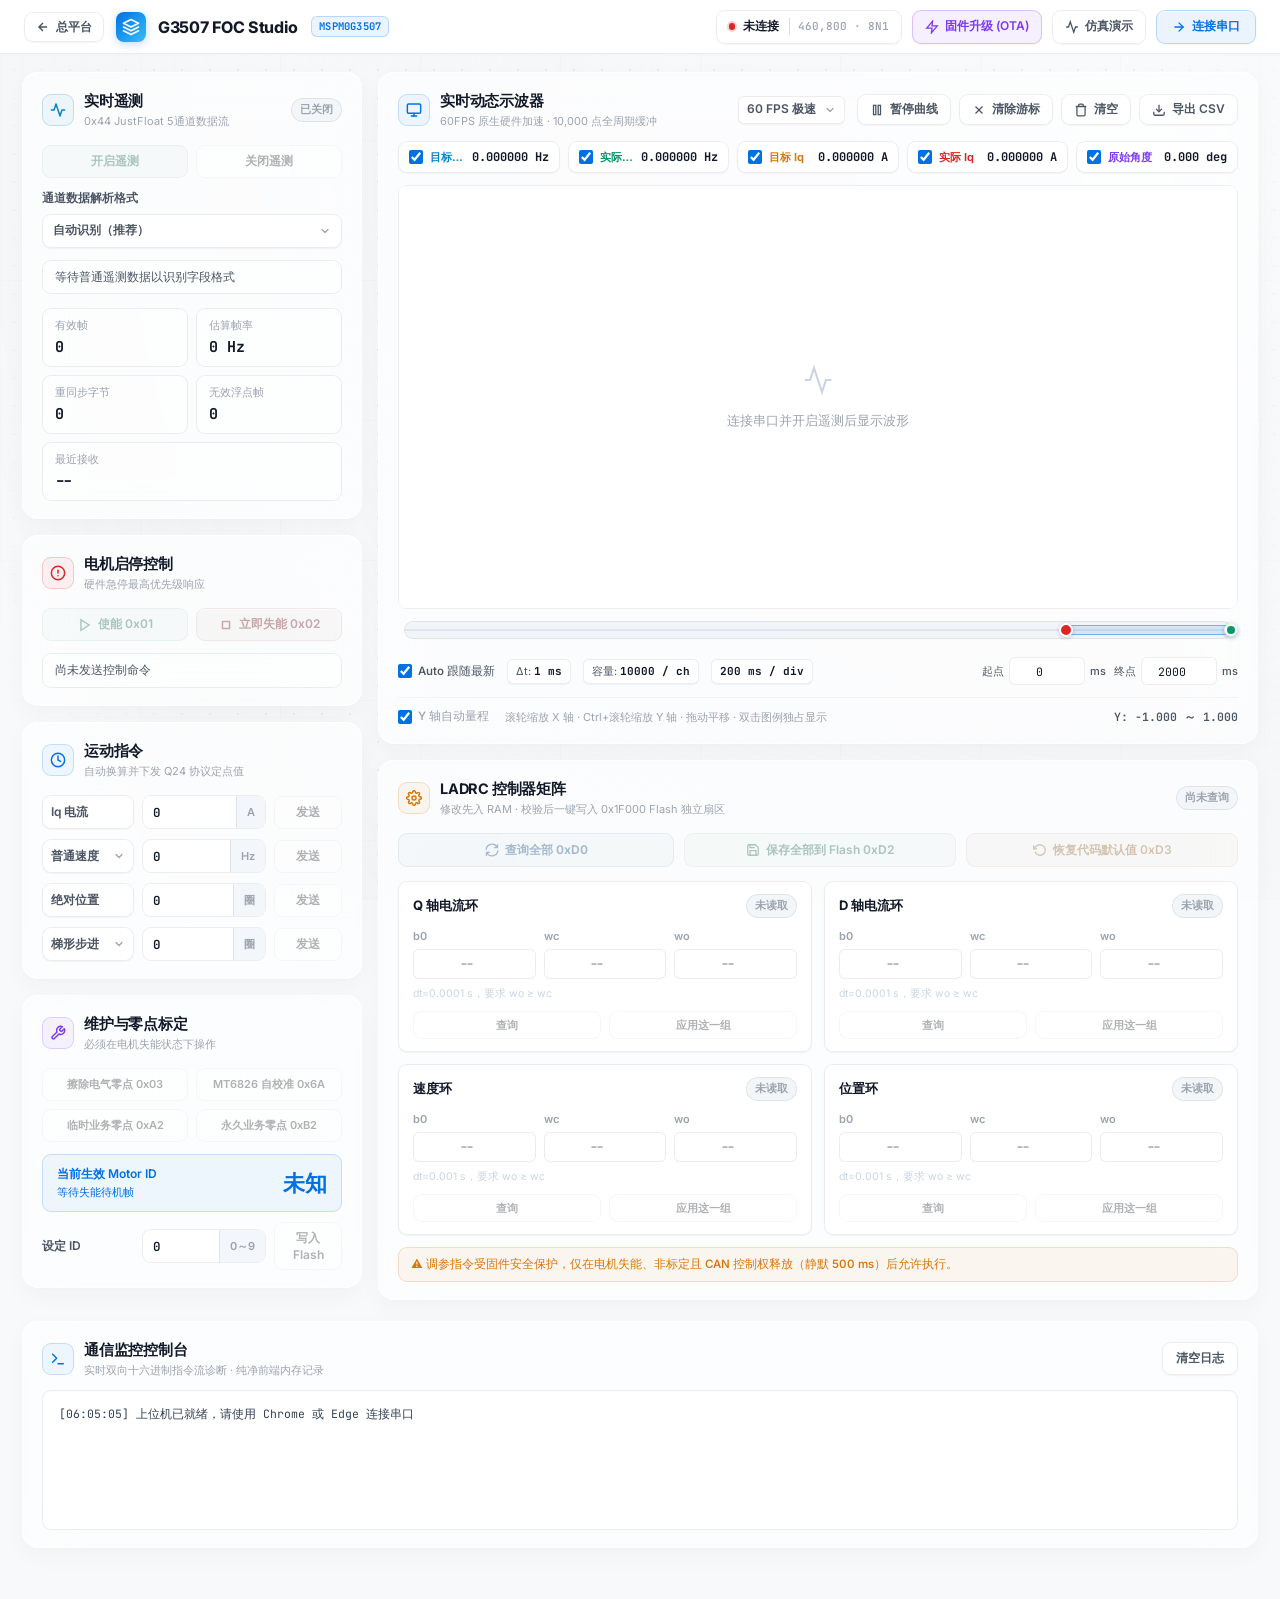
==== foc_studio/index.html @ 30ced7e2 "Add files via upload" ====
<!DOCTYPE html>
<html lang="zh-CN">
<head>
    <meta charset="UTF-8">
    <meta name="viewport" content="width=device-width, initial-scale=1.0">
    <link rel="icon" type="image/svg+xml" href="../favicon.svg?v=20260831_butterfly_v1">
    <title>G3507 FOC Studio · 高性能电机控制台</title>
    <link rel="stylesheet" href="style.css?v=20260831_glass_select_v1">
    <link rel="preconnect" href="https://fonts.googleapis.com">
    <link rel="preconnect" href="https://fonts.gstatic.com" crossorigin>
    <link href="https://fonts.googleapis.com/css2?family=Inter:wght@400;500;600;700;800&family=JetBrains+Mono:wght@400;500;600;700&family=Outfit:wght@600;700;800&display=swap" rel="stylesheet">
</head>
<body>
    <!-- 极客点阵工程网格 & 物理光追 Canvas 背景 -->
    <div class="dot-matrix-grid"></div>
    <canvas id="auroraCanvas"></canvas>

    <header class="topbar">
        <div class="brand-container">
            <a href="../index.html" class="hub-back-btn" title="返回统一总平台">
                <svg width="14" height="14" viewBox="0 0 24 24" fill="none" stroke="currentColor" stroke-width="2.4"><path d="M19 12H5M12 19l-7-7 7-7"/></svg>
                <span>总平台</span>
            </a>
            <div class="brand-badge">
                <svg width="18" height="18" viewBox="0 0 24 24" fill="none" stroke="currentColor" stroke-width="2.2" stroke-linecap="round" stroke-linejoin="round">
                    <polygon points="12 2 2 7 12 12 22 7 12 2"></polygon>
                    <polyline points="2 17 12 22 22 17"></polyline>
                    <polyline points="2 12 12 17 22 12"></polyline>
                </svg>
            </div>
            <span class="brand">G3507 FOC Studio</span>
            <div class="brand-tags">
                <span class="chip-badge">MSPM0G3507</span>
            </div>
        </div>
        <div class="connection-area">
            <div class="connection-pill">
                <span id="connectionIndicator" class="status-dot offline"></span>
                <span id="connectionText" class="connection-text">未连接</span>
                <span class="baud-label">460,800 · 8N1</span>
            </div>
            <button id="btnOpenOtaModal" class="btn-ota-trigger" title="打开固件 OTA 升级面板">
                <svg width="14" height="14" viewBox="0 0 24 24" fill="none" stroke="currentColor" stroke-width="2.2">
                    <polygon points="13 2 3 14 12 14 11 22 21 10 12 10 13 2"></polygon>
                </svg>
                <span>固件升级 (OTA)</span>
            </button>
            <button id="btnMockSim" class="btn-mock-sim" title="无硬件时开启 1kHz FOC 全真信号仿真">
                <svg width="14" height="14" viewBox="0 0 24 24" fill="none" stroke="currentColor" stroke-width="2.2">
                    <path d="M22 12h-4l-3 9L9 3l-3 9H2"/>
                </svg>
                <span>仿真演示</span>
            </button>
            <button id="btnConnect" class="btn-primary">
                <svg width="15" height="15" viewBox="0 0 24 24" fill="none" stroke="currentColor" stroke-width="2.2" stroke-linecap="round" stroke-linejoin="round">
                    <path d="M5 12h14"></path>
                    <path d="M12 5l7 7-7 7"></path>
                </svg>
                <span>连接串口</span>
            </button>
        </div>
    </header>

    <main class="workspace">
        <!-- 左侧控制看板（4个卡片，与右侧2个大卡片严格等高） -->
        <section class="left-column">
            <!-- 1. 实时遥测 -->
            <article class="card">
                <div class="card-header">
                    <div class="card-title-group">
                        <div class="card-icon icon-teal">
                            <svg width="16" height="16" viewBox="0 0 24 24" fill="none" stroke="currentColor" stroke-width="2.2" stroke-linecap="round" stroke-linejoin="round">
                                <path d="M22 12h-4l-3 9L9 3l-3 9H2"></path>
                            </svg>
                        </div>
                        <div>
                            <h2>实时遥测</h2>
                            <p>0x44 JustFloat 5通道数据流</p>
                        </div>
                    </div>
                    <span id="telemetryBadge" class="badge neutral">已关闭</span>
                </div>
                <div class="button-row">
                    <button id="btnTelemetryStart" class="btn-success requires-connection" disabled>开启遥测</button>
                    <button id="btnTelemetryStop" class="btn-secondary requires-connection" disabled>关闭遥测</button>
                </div>
                <div class="form-group">
                    <label class="field-label" for="telemetryMode">通道数据解析格式</label>
                    <select id="telemetryMode" class="custom-select">
                        <option value="auto" selected>自动识别（推荐）</option>
                        <option value="run">运行状态 (1 kHz)</option>
                        <option value="standby">失能待机 (1 Hz)</option>
                        <option value="calibration">MT6826 自校准 (100 Hz)</option>
                        <option value="raw">原始 CH1～CH5</option>
                    </select>
                </div>
                <div id="telemetrySchemaHint" class="inline-notice">等待普通遥测数据以识别字段格式</div>
                <div class="stats-grid">
                    <div class="stat-box">
                        <span>有效帧</span>
                        <strong id="statFrames">0</strong>
                    </div>
                    <div class="stat-box">
                        <span>估算帧率</span>
                        <strong id="statRate">0 Hz</strong>
                    </div>
                    <div class="stat-box">
                        <span>重同步字节</span>
                        <strong id="statResync">0</strong>
                    </div>
                    <div class="stat-box">
                        <span>无效浮点帧</span>
                        <strong id="statInvalid">0</strong>
                    </div>
                    <div class="stat-box full-width">
                        <span>最近接收</span>
                        <strong id="statLastRx">--</strong>
                    </div>
                </div>
            </article>

            <!-- 2. 电机启停安全卡片 -->
            <article class="card safety-card">
                <div class="card-header">
                    <div class="card-title-group">
                        <div class="card-icon icon-red">
                            <svg width="16" height="16" viewBox="0 0 24 24" fill="none" stroke="currentColor" stroke-width="2.2" stroke-linecap="round" stroke-linejoin="round">
                                <circle cx="12" cy="12" r="10"></circle>
                                <path d="M12 8v4"></path>
                                <path d="M12 16h.01"></path>
                            </svg>
                        </div>
                        <div>
                            <h2>电机启停控制</h2>
                            <p>硬件急停最高优先级响应</p>
                        </div>
                    </div>
                </div>
                <div class="button-row">
                    <button id="btnEnable" class="btn-success requires-connection" disabled>
                        <svg width="14" height="14" viewBox="0 0 24 24" fill="none" stroke="currentColor" stroke-width="2.5"><polygon points="5 3 19 12 5 21 5 3"></polygon></svg>
                        <span>使能 0x01</span>
                    </button>
                    <button id="btnDisable" class="btn-danger emergency requires-connection" disabled>
                        <svg width="14" height="14" viewBox="0 0 24 24" fill="none" stroke="currentColor" stroke-width="2.5"><rect x="6" y="6" width="12" height="12"></rect></svg>
                        <span>立即失能 0x02</span>
                    </button>
                </div>
                <div id="commandState" class="inline-notice">尚未发送控制命令</div>
            </article>

            <!-- 3. 运动控制指令 -->
            <article class="card motion-command-card">
                <div class="card-header">
                    <div class="card-title-group">
                        <div class="card-icon icon-blue">
                            <svg width="16" height="16" viewBox="0 0 24 24" fill="none" stroke="currentColor" stroke-width="2.2" stroke-linecap="round" stroke-linejoin="round">
                                <circle cx="12" cy="12" r="10"></circle>
                                <polyline points="12 6 12 12 16 14"></polyline>
                            </svg>
                        </div>
                        <div>
                            <h2>运动指令</h2>
                            <p>自动换算并下发 Q24 协议定点值</p>
                        </div>
                    </div>
                </div>
                <div class="command-grid">
                    <div class="command-row">
                        <label for="inputCurrent" class="command-static-label">Iq 电流</label>
                        <div class="input-unit">
                            <input id="inputCurrent" type="number" min="-1.5" max="1.5" step="0.01" value="0">
                            <span class="unit-tag">A</span>
                        </div>
                        <button data-motion="current" class="btn-secondary requires-connection" disabled>发送</button>
                    </div>

                    <div class="command-row has-mode-select">
                        <select id="speedMode" class="command-mode-select" aria-label="速度控制模式">
                            <option value="speed">普通速度</option>
                            <option value="lowSpeedTorque">低速大力矩</option>
                        </select>
                        <div class="input-unit">
                            <input id="inputSpeed" type="number" min="-100" max="100" step="0.1" value="0">
                            <span class="unit-tag">Hz</span>
                        </div>
                        <button data-motion="speed" class="btn-secondary requires-connection" disabled>发送</button>
                    </div>

                    <div class="command-row">
                        <label for="inputPosition" class="command-static-label">绝对位置</label>
                        <div class="input-unit">
                            <input id="inputPosition" type="number" min="-10" max="10" step="0.01" value="0">
                            <span class="unit-tag">圈</span>
                        </div>
                        <button data-motion="position" class="btn-secondary requires-connection" disabled>发送</button>
                    </div>

                    <div class="command-row has-mode-select">
                        <select id="stepMode" class="command-mode-select" aria-label="相对位置控制模式">
                            <option value="step">梯形步进</option>
                            <option value="directStep">直接阶跃</option>
                        </select>
                        <div class="input-unit">
                            <input id="inputStep" type="number" min="-2" max="2" step="0.01" value="0">
                            <span class="unit-tag">圈</span>
                        </div>
                        <button data-motion="step" class="btn-secondary requires-connection" disabled>发送</button>
                    </div>
                </div>
            </article>

            <!-- 4. 维护与配置（底边与右侧 LADRC 卡片底边严格平齐） -->
            <article class="card">
                <div class="card-header">
                    <div class="card-title-group">
                        <div class="card-icon icon-purple">
                            <svg width="16" height="16" viewBox="0 0 24 24" fill="none" stroke="currentColor" stroke-width="2.2" stroke-linecap="round" stroke-linejoin="round">
                                <path d="M14.7 6.3a1 1 0 0 0 0 1.4l1.6 1.6a1 1 0 0 0 1.4 0l3.77-3.77a6 6 0 0 1-7.94 7.94l-6.91 6.91a2.12 2.12 0 0 1-3-3l6.91-6.91a6 6 0 0 1 7.94-7.94l-3.76 3.76z"></path>
                            </svg>
                        </div>
                        <div>
                            <h2>维护与零点标定</h2>
                            <p>必须在电机失能状态下操作</p>
                        </div>
                    </div>
                </div>
                <div class="maintenance-grid">
                    <button id="btnClearElectricalZero" class="btn-secondary requires-connection" disabled>擦除电气零点 0x03</button>
                    <button id="btnEncoderCalibration" class="btn-secondary requires-connection" disabled>MT6826 自校准 0x6A</button>
                    <button id="btnSetTempZero" class="btn-secondary requires-connection" disabled>临时业务零点 0xA2</button>
                    <button id="btnSaveZero" class="btn-secondary requires-connection" disabled>永久业务零点 0xB2</button>
                </div>
                <div class="motor-id-card">
                    <div class="motor-id-info">
                        <span>当前生效 Motor ID</span>
                        <strong id="currentMotorId">未知</strong>
                        <small id="motorIdReadbackHint">等待失能待机帧回传</small>
                    </div>
                </div>
                <div class="command-row motor-id-row">
                    <label for="inputMotorId">设定 ID</label>
                    <div class="input-unit">
                        <input id="inputMotorId" type="number" min="0" max="9" step="1" value="0">
                        <span class="unit-tag">0～9</span>
                    </div>
                    <button id="btnSetMotorId" class="btn-secondary requires-connection" disabled>写入 Flash</button>
                </div>
            </article>
        </section>

        <!-- 右侧主控制面板（示波器 + LADRC矩阵，与左侧4个卡片等高严格对齐） -->
        <section class="center-column">
            <!-- 1. 实时示波器 -->
            <article class="card plot-card">
                <div class="card-header plot-toolbar">
                    <div class="card-title-group">
                        <div class="card-icon icon-blue">
                            <svg width="16" height="16" viewBox="0 0 24 24" fill="none" stroke="currentColor" stroke-width="2.2" stroke-linecap="round" stroke-linejoin="round">
                                <rect x="2" y="3" width="20" height="14" rx="2" ry="2"></rect>
                                <line x1="8" y1="21" x2="16" y2="21"></line>
                                <line x1="12" y1="17" x2="12" y2="21"></line>
                            </svg>
                        </div>
                        <div>
                            <h2>实时动态示波器</h2>
                            <p>60FPS 原生硬件加速 · 10,000 点全周期缓冲</p>
                        </div>
                    </div>
                    <div class="button-row compact">
                        <div class="fps-select-wrapper" style="display:flex;align-items:center;margin-right:4px;">
                            <select id="selectPlotFps" class="select-modern" style="padding:4px 8px;font-size:12px;border-radius:6px;border:1px solid rgba(203,213,225,0.8);background:#fff;color:#334155;font-weight:600;cursor:pointer;">
                                <option value="60" selected>60 FPS 极速</option>
                                <option value="30">30 FPS 节能</option>
                            </select>
                        </div>
                        <button id="btnPausePlot" class="btn-secondary">
                            <svg width="14" height="14" viewBox="0 0 24 24" fill="none" stroke="currentColor" stroke-width="2.2"><rect x="6" y="4" width="4" height="16"></rect><rect x="14" y="4" width="4" height="16"></rect></svg>
                            <span>暂停曲线</span>
                        </button>
                        <button id="btnClearMarkers" class="btn-secondary" title="清除双击固定的 VOFA+ 差值测量游标 (或按 ESC)">
                            <svg width="14" height="14" viewBox="0 0 24 24" fill="none" stroke="currentColor" stroke-width="2.2"><line x1="18" y1="6" x2="6" y2="18"></line><line x1="6" y1="6" x2="18" y2="18"></line></svg>
                            <span>清除游标</span>
                        </button>
                        <button id="btnClearPlot" class="btn-secondary">
                            <svg width="14" height="14" viewBox="0 0 24 24" fill="none" stroke="currentColor" stroke-width="2.2"><polyline points="3 6 5 6 21 6"></polyline><path d="M19 6v14a2 2 0 0 1-2 2H7a2 2 0 0 1-2-2V6m3 0V4a2 2 0 0 1 2-2h4a2 2 0 0 1 2 2v2"></path></svg>
                            <span>清空</span>
                        </button>
                        <button id="btnExportCsv" class="btn-secondary">
                            <svg width="14" height="14" viewBox="0 0 24 24" fill="none" stroke="currentColor" stroke-width="2.2"><path d="M21 15v4a2 2 0 0 1-2 2H5a2 2 0 0 1-2-2v-4"></path><polyline points="7 10 12 15 17 10"></polyline><line x1="12" y1="15" x2="12" y2="3"></line></svg>
                            <span>导出 CSV</span>
                        </button>
                    </div>
                </div>

                <div id="channelLegend" class="channel-legend"></div>

                <div class="canvas-shell">
                    <canvas id="plotCanvas"></canvas>
                    <div id="plotEmpty" class="plot-empty">
                        <div class="empty-icon">
                            <svg width="32" height="32" viewBox="0 0 24 24" fill="none" stroke="currentColor" stroke-width="1.6">
                                <path d="M22 12h-4l-3 9L9 3l-3 9H2"></path>
                            </svg>
                        </div>
                        <div>连接串口并开启遥测后显示波形</div>
                    </div>
                    <div id="plotTooltip" class="plot-tooltip"></div>
                    <div id="plotAxisHint" class="plot-axis-hint"></div>
                </div>

                <!-- 历史全景范围滑条 -->
                <div id="plotOverview" class="plot-overview" title="完整缓存范围；拖动两端手柄修改 X 轴起止边界">
                    <div id="plotOverviewWindow" class="plot-overview-window"></div>
                    <button id="plotOverviewStart" class="plot-overview-handle start" type="button" aria-label="X轴开始边界"></button>
                    <button id="plotOverviewEnd" class="plot-overview-handle end" type="button" aria-label="X轴结束边界"></button>
                    <span id="plotOverviewLatest" class="plot-overview-latest" title="最新数据位置"></span>
                </div>

                <div class="plot-x-controls">
                    <label class="checkbox-label"><input id="xAuto" type="checkbox" checked> <span>Auto 跟随最新</span></label>
                    <div class="badge-tag">Δt: <strong id="plotDeltaT">1 ms</strong></div>
                    <div class="badge-tag">容量: <strong>10000 / ch</strong></div>
                    <div class="badge-tag"><strong id="plotXDiv">200 ms / div</strong></div>
                    <div class="x-input-group">
                        <label>起点 <input id="plotXStart" type="number" step="any" value="0"> ms</label>
                        <label>终点 <input id="plotXEnd" type="number" step="any" value="2000"> ms</label>
                    </div>
                </div>

                <div class="plot-footer">
                    <label class="checkbox-label"><input id="autoScale" type="checkbox" checked> <span>Y 轴自动量程</span></label>
                    <span class="plot-help-tip">滚轮缩放 X 轴 · Ctrl+滚轮缩放 Y 轴 · 拖动平移 · 双击图例独占显示</span>
                    <span id="plotRange" class="plot-range-indicator">Y: --</span>
                </div>
            </article>

            <!-- 2. LADRC 参数配置（底边与左侧【维护与零点标定】底边精确对齐） -->
            <article class="card ladrc-card">
                <div class="card-header">
                    <div class="card-title-group">
                        <div class="card-icon icon-amber">
                            <svg width="16" height="16" viewBox="0 0 24 24" fill="none" stroke="currentColor" stroke-width="2.2" stroke-linecap="round" stroke-linejoin="round">
                                <circle cx="12" cy="12" r="3"></circle>
                                <path d="M19.4 15a1.65 1.65 0 0 0 .33 1.82l.06.06a2 2 0 0 1 0 2.83 2 2 0 0 1-2.83 0l-.06-.06a1.65 1.65 0 0 0-1.82-.33 1.65 1.65 0 0 0-1 1.51V21a2 2 0 0 1-2 2 2 2 0 0 1-2-2v-.09A1.65 1.65 0 0 0 9 19.4a1.65 1.65 0 0 0-1.82.33l-.06.06a2 2 0 0 1-2.83 0 2 2 0 0 1 0-2.83l.06-.06a1.65 1.65 0 0 0 .33-1.82 1.65 1.65 0 0 0-1.51-1H3a2 2 0 0 1-2-2 2 2 0 0 1 2-2h.09A1.65 1.65 0 0 0 4.6 9a1.65 1.65 0 0 0-.33-1.82l-.06-.06a2 2 0 0 1 0-2.83 2 2 0 0 1 2.83 0l.06.06a1.65 1.65 0 0 0 1.82.33H9a1.65 1.65 0 0 0 1-1.51V3a2 2 0 0 1 2-2 2 2 0 0 1 2 2v.09a1.65 1.65 0 0 0 1 1.51 1.65 1.65 0 0 0 1.82-.33l.06-.06a2 2 0 0 1 2.83 0 2 2 0 0 1 0 2.83l-.06.06a1.65 1.65 0 0 0-.33 1.82V9a1.65 1.65 0 0 0 1.51 1H21a2 2 0 0 1 2 2 2 2 0 0 1-2 2h-.09a1.65 1.65 0 0 0-1.51 1z"></path>
                            </svg>
                        </div>
                        <div>
                            <h2>LADRC 控制器矩阵</h2>
                            <p>修改先入 RAM · 校验后一键写入 0x1F000 Flash 独立扇区</p>
                        </div>
                    </div>
                    <span id="ladrcGlobalStatus" class="badge neutral">尚未查询</span>
                </div>
                <div class="ladrc-actions">
                    <button id="btnQueryAll" class="btn-primary requires-connection" disabled>
                        <svg width="14" height="14" viewBox="0 0 24 24" fill="none" stroke="currentColor" stroke-width="2.2"><path d="M21.5 2v6h-6M2.5 22v-6h6M2 11.5a10 10 0 0 1 18.8-4.3M22 12.5a10 10 0 0 1-18.8 4.2"></path></svg>
                        <span>查询全部 0xD0</span>
                    </button>
                    <button id="btnSaveLadrc" class="btn-success requires-connection" disabled>
                        <svg width="14" height="14" viewBox="0 0 24 24" fill="none" stroke="currentColor" stroke-width="2.2"><path d="M19 21H5a2 2 0 0 1-2-2V5a2 2 0 0 1 2-2h11l5 5v11a2 2 0 0 1-2 2z"></path><polyline points="17 21 17 13 7 13 7 21"></polyline><polyline points="7 3 7 8 15 8"></polyline></svg>
                        <span>保存全部到 Flash 0xD2</span>
                    </button>
                    <button id="btnRestoreLadrc" class="btn-warning requires-connection" disabled>
                        <svg width="14" height="14" viewBox="0 0 24 24" fill="none" stroke="currentColor" stroke-width="2.2"><polyline points="1 4 1 10 7 10"></polyline><path d="M3.51 15a9 9 0 1 0 2.13-9.36L1 10"></path></svg>
                        <span>恢复代码默认值 0xD3</span>
                    </button>
                </div>
                <div id="ladrcGroups" class="ladrc-groups"></div>
                <div class="inline-notice notice-subtle">⚠️ 调参指令受固件安全保护，仅在电机失能、非标定且 CAN 控制权释放（静默 500 ms）后允许执行。</div>
            </article>
        </section>

        <!-- 最底部横贯全宽的长长通信监控控制台 (Full-width Footer) -->
        <section class="bottom-full">
            <article class="card log-card">
                <div class="card-header">
                    <div class="card-title-group">
                        <div class="card-icon icon-blue">
                            <svg width="16" height="16" viewBox="0 0 24 24" fill="none" stroke="currentColor" stroke-width="2.2" stroke-linecap="round" stroke-linejoin="round">
                                <polyline points="4 17 10 11 4 5"></polyline>
                                <line x1="12" y1="19" x2="20" y2="19"></line>
                            </svg>
                        </div>
                        <div>
                            <h2>通信监控控制台</h2>
                            <p>实时双向十六进制指令流诊断 · 纯净前端内存记录</p>
                        </div>
                    </div>
                    <button id="btnClearLog" class="btn-secondary">清空日志</button>
                </div>
                <div id="logOutput" class="log-output"></div>
            </article>
        </section>
    </main>

    <div id="toastContainer" class="toast-container"></div>

    <!-- OTA 固件升级模态对话框 (支持预置固件库与本地上传双模式) -->
    <div id="otaModal" class="modal-overlay" style="display: none;">
        <div class="modal-card ota-card">
            <div class="modal-header">
                <div class="modal-title-wrap">
                    <div class="modal-icon-badge">
                        <svg width="20" height="20" viewBox="0 0 24 24" fill="none" stroke="currentColor" stroke-width="2.3"><polygon points="13 2 3 14 12 14 11 22 21 10 12 10 13 2"></polygon></svg>
                    </div>
                    <div>
                        <h3 class="modal-title">MSPM0 G3507 固件 OTA 升级</h3>
                        <p class="modal-subtitle">Bootloader 460,800 · CRC32 小端 256B 分包极速写入</p>
                    </div>
                </div>
                <button id="btnCloseOtaModal" class="btn-close-modal" title="关闭">&times;</button>
            </div>

            <div class="modal-body">
                <!-- 固件来源双 Tab 切换 -->
                <div class="ota-tabs">
                    <button id="tabPresetFirmware" class="ota-tab-btn active">
                        <svg width="14" height="14" viewBox="0 0 24 24" fill="none" stroke="currentColor" stroke-width="2.2"><path d="M22 19a2 2 0 0 1-2 2H4a2 2 0 0 1-2-2V5a2 2 0 0 1 2-2h5l2 3h9a2 2 0 0 1 2 2z"></path></svg>
                        <span>预置固件库 (firmware/)</span>
                    </button>
                    <button id="tabCustomFirmware" class="ota-tab-btn">
                        <svg width="14" height="14" viewBox="0 0 24 24" fill="none" stroke="currentColor" stroke-width="2.2"><path d="M21 15v4a2 2 0 0 1-2 2H5a2 2 0 0 1-2-2v-4"></path><polyline points="17 8 12 3 7 8"></polyline><line x1="12" y1="3" x2="12" y2="15"></line></svg>
                        <span>本地上传 (.bin)</span>
                    </button>
                </div>

                <!-- 视图 1: 预置固件库选择器 -->
                <div id="otaPresetSection" class="ota-view-section">
                    <div class="preset-select-wrap">
                        <label for="selectPresetFirmware" class="select-label">选择预置固件版本：</label>
                        <select id="selectPresetFirmware" class="select-modern ota-select"></select>
                    </div>
                    <div id="presetDesc" class="preset-desc-box">--</div>
                </div>

                <!-- 视图 2: 本地拖拽上传区 -->
                <div id="otaUploadSection" class="ota-view-section" style="display: none;">
                    <div id="otaDropZone" class="ota-drop-zone">
                        <input type="file" id="otaFileInput" accept=".bin" style="display: none;">
                        <div class="drop-icon">📤</div>
                        <div class="drop-text-primary">点击选择或将本地 FOC 固件 (.bin) 拖入此处</div>
                        <div class="drop-text-secondary">可将常用固件放入 foc_studio/firmware/ 目录下统一管理</div>
                    </div>
                </div>

                <!-- 固件元信息卡片 -->
                <div id="otaFileInfo" class="ota-file-info">
                    <div class="info-item">
                        <span class="info-label">固件名称</span>
                        <span id="otaFileName" class="info-val">--</span>
                    </div>
                    <div class="info-item">
                        <span class="info-label">文件大小</span>
                        <span id="otaFileSize" class="info-val">--</span>
                    </div>
                    <div class="info-item">
                        <span class="info-label">整包 CRC32</span>
                        <span id="otaFileCrc" class="info-val font-mono">--</span>
                    </div>
                </div>

                <!-- 6步状态指示器 -->
                <div class="ota-stepper">
                    <div class="step-item" id="stepTrigger"><span class="step-dot"></span><span>1. 进入口令</span></div>
                    <div class="step-item" id="stepHandshake"><span class="step-dot"></span><span>2. 握手</span></div>
                    <div class="step-item" id="stepErase"><span class="step-dot"></span><span>3. 擦除</span></div>
                    <div class="step-item" id="stepData"><span class="step-dot"></span><span>4. 写入</span></div>
                    <div class="step-item" id="stepVerify"><span class="step-dot"></span><span>5. 校验</span></div>
                    <div class="step-item" id="stepComplete"><span class="step-dot"></span><span>6. 重启</span></div>
                </div>

                <!-- 进度看板 -->
                <div class="ota-progress-section">
                    <div class="progress-bar-wrap">
                        <div id="otaProgressBar" class="progress-bar-fill" style="width: 0%;"></div>
                    </div>
                    <div class="progress-meta">
                        <span id="otaPercentText" class="meta-percent">0.0%</span>
                        <span id="otaSpeedText" class="meta-speed">0.0 KB/s</span>
                        <span id="otaBytesText" class="meta-bytes">0 / 0 B</span>
                    </div>
                </div>

                <!-- 日志视窗 (浅色优雅工控风) -->
                <div class="ota-log-wrap">
                    <div class="log-header">
                        <span>升级实时诊断日志</span>
                        <button id="btnClearOtaLog" class="btn-mini-action">清空</button>
                    </div>
                    <div id="otaLogConsole" class="ota-log-console">
                        <div class="log-entry log-info">[系统就绪] 请选择固件并点击开始升级</div>
                    </div>
                </div>
            </div>

            <div class="modal-footer">
                <button id="btnAbortOta" class="btn-ota-secondary" disabled>中止升级</button>
                <button id="btnStartOta" class="btn-ota-primary" disabled>开始 OTA 升级</button>
            </div>
        </div>
    </div>

    <script src="firmware/firmware_info.js?v=25"></script>
    <script src="firmware/firmware_data.js?v=25"></script>
    <script src="serial.js?v=27"></script>
    <script src="ota_engine.js?v=24"></script>
    <script src="plot.js?v=24"></script>
    <script src="custom_select.js?v=20260831_glass_select_v1"></script>
    <script src="app.js?v=20260831_glass_select_v1"></script>
    <script src="../aurora.js?v=20260829_sub_physics_v1"></script>
</body>
</html>
---- foc_studio/style.css ----
:root {
    color-scheme: light;
    
    /* ==========================================================================
       Embedded Studio PRO · Apple Refined Alabaster Glass System (FOC Studio)
       ========================================================================== */
    /* 基础表面与文字系统 (Apple Refined Crystalline Glass) */
    --bg-body: #F8F9FA;
    --bg-card: rgba(255, 255, 255, 0.62);
    --bg-card-hover: rgba(255, 255, 255, 0.78);
    --bg-card-subtle: rgba(255, 255, 255, 0.45);
    --bg-input: #FFFFFF;
    --bg-input-focus: #FFFFFF;
    --bg-hover: rgba(0, 0, 0, 0.03);
    
    --border-glass: rgba(0, 0, 0, 0.07);
    --border-color: rgba(0, 0, 0, 0.07);
    --border-subtle: rgba(0, 0, 0, 0.04);
    --border-focus: #0071E3;
    
    /* 极致可读性高对比文字系统 (Apple 现代工程规范) */
    --text-primary: #111827;       /* 90% 极深墨黑，清晰锐利 */
    --text-secondary: #4B5563;     /* 60% 中性灰 */
    --text-muted: #9CA3AF;         /* 40% 浅灰 */
    --text-light: #CBD5E1;         /* 20% 极浅灰 */
    
    /* 语义色调 (纯净专业工控色谱 - 低饱和、高典雅) */
    --primary: #0071E3;
    --primary-hover: #005BB5;
    --primary-light: rgba(0, 113, 227, 0.06);
    --primary-border: rgba(0, 113, 227, 0.18);
    
    --success: #059669;
    --success-bg: rgba(5, 150, 105, 0.06);
    --success-border: rgba(5, 150, 105, 0.20);
    --success-text: #059669;
    
    --danger: #DC2626;
    --danger-bg: rgba(220, 38, 38, 0.06);
    --danger-border: rgba(220, 38, 38, 0.20);
    --danger-text: #DC2626;
    
    --warning: #D97706;
    --warning-bg: rgba(217, 119, 6, 0.06);
    --warning-border: rgba(217, 119, 6, 0.20);
    --warning-text: #D97706;
    
    --teal: #0284C7;
    --teal-bg: rgba(2, 132, 199, 0.06);
    --teal-border: rgba(2, 132, 199, 0.20);
    
    --purple: #7C3AED;
    --purple-bg: rgba(124, 58, 237, 0.06);
    --purple-border: rgba(124, 58, 237, 0.20);
    
    /* 示波器 5 通道专业工程激光色阶 (浅色背景下高反差清晰) */
    --ch1-color: #0071E3; /* 晶体蓝 */
    --ch2-color: #059669; /* 翡翠绿 */
    --ch3-color: #D97706; /* 深琥珀 */
    --ch4-color: #DC2626; /* 鲜艳红 */
    --ch5-color: #7C3AED; /* 极光紫 */
    
    /* 阴影规范 (双层无痕微投影 + 1px 晶体高光) */
    --shadow-sm: 0 1px 2px rgba(15, 23, 42, 0.03), 0 1px 1px rgba(15, 23, 42, 0.02);
    --shadow-card: 
        0 1px 3px rgba(0, 0, 0, 0.02),
        0 8px 24px rgba(0, 0, 0, 0.03),
        inset 0 1px 0 rgba(255, 255, 255, 0.95),
        inset 0 0 0 1px rgba(255, 255, 255, 0.6);
    --shadow-hover: 
        0 4px 12px rgba(0, 0, 0, 0.04),
        0 20px 48px rgba(0, 0, 0, 0.06),
        inset 0 1px 0 rgba(255, 255, 255, 1),
        inset 0 0 0 1px rgba(255, 255, 255, 0.9);
    --shadow-popover: 0 16px 40px rgba(15, 23, 42, 0.08), 0 4px 12px rgba(15, 23, 42, 0.04);
    
    /* 字体族 (Apple Typography) */
    --font-sans: -apple-system, BlinkMacSystemFont, "SF Pro Text", "Inter", "Helvetica Neue", sans-serif;
    --font-heading: -apple-system, BlinkMacSystemFont, "SF Pro Display", "Inter", "Helvetica Neue", sans-serif;
    --font-mono: "SF Mono", "JetBrains Mono", Menlo, Monaco, Consolas, monospace;
    
    /* 圆角规范 */
    --radius-sm: 6px;
    --radius-md: 9px;
    --radius-lg: 16px;
    --radius-xl: 22px;
    --radius-full: 9999px;
}

* {
    box-sizing: border-box;
    margin: 0;
    padding: 0;
}

/* 全局滚动条美化 */
::-webkit-scrollbar {
    width: 6px;
    height: 6px;
}
::-webkit-scrollbar-track {
    background: transparent;
}
::-webkit-scrollbar-thumb {
    background: rgba(148, 163, 184, 0.4);
    border-radius: var(--radius-full);
}
::-webkit-scrollbar-thumb:hover {
    background: rgba(100, 116, 139, 0.6);
}

html, body {
    width: 100%;
    min-height: 100vh;
    font-family: var(--font-sans);
    color: var(--text-primary);
    background-color: var(--bg-body);
    line-height: 1.5;
    -webkit-font-smoothing: antialiased;
    -moz-osx-font-smoothing: grayscale;
    overflow-x: auto;
    overflow-y: auto;
}

/* 点阵背景网格与光追 Canvas */
.dot-matrix-grid {
    position: fixed;
    top: 0;
    left: 0;
    width: 100vw;
    height: 100vh;
    background-image: 
        radial-gradient(rgba(15, 23, 42, 0.05) 1px, transparent 1px),
        linear-gradient(to right, rgba(15, 23, 42, 0.015) 1px, transparent 1px),
        linear-gradient(to bottom, rgba(15, 23, 42, 0.015) 1px, transparent 1px);
    background-size: 28px 28px, 140px 140px, 140px 140px;
    z-index: 1;
    pointer-events: none;
    mask-image: radial-gradient(circle at 50% 35%, black 60%, transparent 95%);
    -webkit-mask-image: radial-gradient(circle at 50% 35%, black 60%, transparent 95%);
}

#auroraCanvas {
    position: fixed;
    top: 0;
    left: 0;
    width: 100vw;
    height: 100vh;
    z-index: 0;
    pointer-events: none;
}

/* 顶部导航栏 (Apple Studio 纯净微晶毛玻璃) */
.topbar {
    height: 54px;
    padding: 0 24px;
    display: flex;
    align-items: center;
    justify-content: space-between;
    background: rgba(255, 255, 255, 0.92);
    backdrop-filter: blur(28px) saturate(180%);
    -webkit-backdrop-filter: blur(28px) saturate(180%);
    border-bottom: 1px solid var(--border-color);
    position: sticky;
    top: 0;
    z-index: 100;
    box-shadow: 0 1px 3px rgba(15, 23, 42, 0.02);
    flex-shrink: 0;
}

.brand-container {
    display: flex;
    align-items: center;
    gap: 12px;
}

.hub-back-btn {
    display: inline-flex;
    align-items: center;
    gap: 6px;
    font-size: 12px;
    font-weight: 600;
    color: var(--text-secondary);
    text-decoration: none;
    padding: 5px 11px;
    border-radius: var(--radius-md);
    background: rgba(255, 255, 255, 0.9);
    border: 1px solid var(--border-color);
    transition: all 0.2s ease;
    box-shadow: var(--shadow-sm);
}

.hub-back-btn:hover {
    background: #FFFFFF;
    color: var(--primary);
    border-color: var(--primary-border);
    transform: translateX(-1px);
}

.brand-badge {
    width: 30px;
    height: 30px;
    border-radius: 8px;
    background: linear-gradient(135deg, #0071E3 0%, #38BDF8 100%);
    color: #FFFFFF;
    display: flex;
    align-items: center;
    justify-content: center;
    box-shadow: 0 2px 8px rgba(0, 113, 227, 0.25);
}

.brand {
    font-family: var(--font-heading);
    font-size: 16px;
    font-weight: 750;
    letter-spacing: -0.3px;
    color: var(--text-primary);
}

.brand-tags {
    display: flex;
    align-items: center;
    gap: 6px;
    margin-left: 2px;
}

/* 芯片与版本微徽章 */
.chip-badge {
    font-size: 10.5px;
    font-weight: 650;
    font-family: var(--font-mono);
    color: var(--primary);
    background: rgba(0, 113, 227, 0.08);
    border: 1px solid rgba(0, 113, 227, 0.22);
    padding: 2px 7px;
    border-radius: var(--radius-sm);
    letter-spacing: 0.2px;
}

.version-badge {
    font-size: 10px;
    font-weight: 650;
    font-family: var(--font-mono);
    color: var(--text-muted);
    background: rgba(241, 245, 249, 0.9);
    border: 1px solid var(--border-color);
    padding: 2px 6px;
    border-radius: var(--radius-sm);
    letter-spacing: 0.3px;
}

/* 连接控制区与状态胶囊 */
.connection-area {
    display: flex;
    align-items: center;
    gap: 10px;
}

.connection-pill {
    height: 34px;
    display: inline-flex;
    align-items: center;
    gap: 8px;
    padding: 0 12px;
    background: rgba(255, 255, 255, 0.9);
    border: 1px solid var(--border-color);
    border-radius: var(--radius-md);
    font-size: 11.5px;
    font-weight: 500;
    box-shadow: var(--shadow-sm);
}

.status-dot {
    width: 6.5px;
    height: 6.5px;
    border-radius: 50%;
}

.status-dot.offline {
    background-color: var(--danger);
    box-shadow: 0 0 0 2px rgba(220, 38, 38, 0.2);
}

.status-dot.online {
    background-color: var(--success);
    box-shadow: 0 0 0 2px rgba(5, 150, 105, 0.25);
    animation: pulse 2s infinite;
}

@keyframes pulse {
    0% { box-shadow: 0 0 0 0 rgba(5, 150, 105, 0.5); }
    70% { box-shadow: 0 0 0 5px rgba(5, 150, 105, 0); }
    100% { box-shadow: 0 0 0 0 rgba(5, 150, 105, 0); }
}

.connection-text {
    font-weight: 600;
    color: var(--text-primary);
}

.baud-label {
    color: var(--text-muted);
    font-size: 11px;
    font-family: var(--font-mono);
    border-left: 1px solid rgba(203, 213, 225, 0.8);
    padding-left: 8px;
    margin-left: 2px;
}

/* 顶部串口按钮 */
#btnConnect {
    height: 34px;
    padding: 0 15px;
}

.btn-ota-trigger {
    height: 34px;
    padding: 0 12px;
    display: inline-flex;
    align-items: center;
    gap: 6px;
    background: rgba(124, 58, 237, 0.08);
    color: #7C3AED;
    border: 1px solid rgba(124, 58, 237, 0.25);
    border-radius: var(--radius-md);
    font-size: 12px;
    font-weight: 600;
    cursor: pointer;
    transition: all 0.2s ease;
    box-shadow: var(--shadow-sm);
}

.btn-ota-trigger:hover {
    background: rgba(124, 58, 237, 0.16);
    border-color: rgba(124, 58, 237, 0.4);
}

.btn-mock-sim {
    height: 34px;
    padding: 0 12px;
    display: inline-flex;
    align-items: center;
    gap: 6px;
    background: rgba(255, 255, 255, 0.85);
    color: var(--text-secondary);
    border: 1px solid var(--border-color);
    border-radius: var(--radius-md);
    font-size: 12px;
    font-weight: 600;
    cursor: pointer;
    transition: all 0.2s ease;
    box-shadow: var(--shadow-sm);
}

.btn-mock-sim:hover {
    background: #FFFFFF;
    color: var(--text-primary);
    border-color: rgba(203, 213, 225, 0.9);
}

.btn-mock-sim.active {
    background: rgba(0, 113, 227, 0.08);
    color: #0071E3;
    border-color: rgba(0, 113, 227, 0.25);
}

/* 科技蓝连接就绪按钮 (Apple 极淡透光微晶蓝) */
.btn-primary, .btn-connect-ready {
    display: inline-flex;
    align-items: center;
    gap: 6px;
    background: rgba(0, 113, 227, 0.08);
    color: #0071E3;
    border: 1px solid rgba(0, 113, 227, 0.22);
    font-weight: 650;
    border-radius: var(--radius-md);
    padding: 0 15px;
    cursor: pointer;
    box-shadow: 0 1px 3px rgba(0, 113, 227, 0.04), inset 0 1px 0 rgba(255, 255, 255, 0.9);
    transition: all 0.2s cubic-bezier(0.16, 1, 0.3, 1);
}

.btn-primary:hover:not(:disabled), .btn-connect-ready:hover:not(:disabled) {
    background: rgba(0, 113, 227, 0.15);
    border-color: rgba(0, 113, 227, 0.35);
    color: #005bb5;
    box-shadow: 0 2px 6px rgba(0, 113, 227, 0.10);
    transform: translateY(-1px);
}

/* 关闭串口危险操作按钮 (Apple 极淡透光晶体红 · 彻底告别暴力死红) */
.btn-disconnect {
    display: inline-flex;
    align-items: center;
    gap: 6px;
    background: rgba(239, 68, 68, 0.08);
    color: #DC2626;
    border: 1px solid rgba(239, 68, 68, 0.22);
    font-weight: 650;
    border-radius: var(--radius-md);
    padding: 0 15px;
    cursor: pointer;
    box-shadow: 0 1px 3px rgba(220, 38, 38, 0.04), inset 0 1px 0 rgba(255, 255, 255, 0.8);
    transition: all 0.2s cubic-bezier(0.16, 1, 0.3, 1);
}

.btn-disconnect:hover:not(:disabled) {
    background: rgba(239, 68, 68, 0.15);
    border-color: rgba(239, 68, 68, 0.35);
    color: #B91C1C;
    box-shadow: 0 2px 6px rgba(220, 38, 38, 0.10);
    transform: translateY(-1px);
}

/* 主工作区布局 */
.workspace {
    display: grid;
    grid-template-columns: 350px minmax(780px, 1fr);
    gap: 16px;
    padding: 16px 28px 50px;
    max-width: 1720px;
    margin: 0 auto;
    align-items: start;
    position: relative;
    z-index: 2;
}

.left-column {
    display: flex;
    flex-direction: column;
    gap: 16px;
}

.center-column {
    display: flex;
    flex-direction: column;
    gap: 16px;
}

.bottom-full {
    grid-column: 1 / -1;
    width: 100%;
}

.card {
    background: var(--bg-card);
    backdrop-filter: blur(28px) saturate(180%);
    -webkit-backdrop-filter: blur(28px) saturate(180%);
    border: 1px solid var(--border-card);
    border-radius: var(--radius-lg);
    padding: 18px 20px;
    box-shadow: var(--shadow-card);
    position: relative;
    overflow: hidden;
    will-change: transform;
    transform: translateZ(0);
    transition: 
        border-color 0.25s ease,
        background 0.25s ease,
        box-shadow 0.25s cubic-bezier(0.16, 1, 0.3, 1);
}

.card:hover {
    border-color: rgba(0, 0, 0, 0.12);
    background: var(--bg-card-hover);
    box-shadow: var(--shadow-hover);
}

.card-header {
    display: flex;
    align-items: center;
    justify-content: space-between;
    gap: 12px;
    margin-bottom: 16px;
}

.card-title-group {
    display: flex;
    align-items: center;
    gap: 10px;
}

.card-icon {
    width: 32px;
    height: 32px;
    border-radius: var(--radius-md);
    display: flex;
    align-items: center;
    justify-content: center;
    flex-shrink: 0;
    transition: transform 0.2s ease;
}

.card:hover .card-icon {
    transform: scale(1.06);
}

.icon-blue { background: var(--primary-light); color: var(--primary); border: 1px solid var(--primary-border); }
.icon-teal { background: var(--teal-bg); color: var(--teal); border: 1px solid var(--teal-border); }
.icon-red { background: var(--danger-bg); color: var(--danger); border: 1px solid var(--danger-border); }
.icon-amber { background: var(--warning-bg); color: var(--warning); border: 1px solid var(--warning-border); }
.icon-purple { background: var(--purple-bg); color: var(--purple); border: 1px solid var(--purple-border); }
.icon-gray { background: rgba(0, 0, 0, 0.04); color: var(--text-secondary); border: 1px solid rgba(0, 0, 0, 0.05); }

h2 {
    font-size: 14.5px;
    font-weight: 700;
    color: var(--text-primary);
    letter-spacing: -0.2px;
}

.card-header p {
    font-size: 11px;
    color: var(--text-muted);
    margin-top: 1px;
}

/* 表单与交互元素 */
.form-group {
    margin-top: 12px;
}

.field-label {
    display: block;
    font-size: 11.5px;
    font-weight: 600;
    color: var(--text-secondary);
    margin-bottom: 6px;
}

.custom-select {
    width: 100%;
    height: 34px;
    padding: 0 30px 0 11px;
    background: var(--bg-input);
    border: 1px solid var(--border-color);
    border-radius: var(--radius-md);
    color: var(--text-primary);
    font-size: 12px;
    font-weight: 500;
    outline: none;
    cursor: pointer;
    transition: all 0.15s ease;
    appearance: none;
    background-image: url("data:image/svg+xml,%3Csvg xmlns='http://www.w3.org/2000/svg' width='12' height='12' viewBox='0 0 24 24' fill='none' stroke='%2364748B' stroke-width='2.5' stroke-linecap='round' stroke-linejoin='round'%3E%3Cpath d='m6 9 6 6 6-6'/%3E%3C/svg%3E");
    background-repeat: no-repeat;
    background-position: right 11px center;
}

.custom-select:hover {
    border-color: rgba(0, 0, 0, 0.15);
}

.custom-select:focus {
    border-color: var(--border-focus);
    box-shadow: 0 0 0 3px rgba(0, 113, 227, 0.15);
}

/* ==========================================================================
   按钮体系 (Apple 极净微晶触感按键)
   ========================================================================== */
button {
    font-family: inherit;
    font-size: 12px;
    font-weight: 600;
    border-radius: var(--radius-md);
    padding: 7px 13px;
    display: inline-flex;
    align-items: center;
    justify-content: center;
    gap: 6px;
    cursor: pointer;
    border: 1px solid transparent;
    transition: all 0.15s cubic-bezier(0.4, 0, 0.2, 1);
    user-select: none;
}

button:hover:not(:disabled) {
    transform: translateY(-1px);
    box-shadow: 0 2px 6px rgba(15, 23, 42, 0.05);
}

button:active:not(:disabled) {
    transform: translateY(0.5px) scale(0.985);
}

button:disabled {
    opacity: 0.45;
    cursor: not-allowed;
    filter: grayscale(0.6);
    transform: none;
    box-shadow: none;
}

.button-row {
    display: flex;
    gap: 8px;
}

.button-row > button {
    flex: 1;
}

.button-row.compact > button {
    flex: none;
    padding: 6px 12px;
    font-size: 12px;
}

/* 1. 经典极客蓝主按钮 (Primary / Query - Apple 极淡透光微晶蓝) */
.btn-primary {
    background: rgba(0, 113, 227, 0.08);
    color: #0071E3;
    border: 1px solid rgba(0, 113, 227, 0.22);
    box-shadow: 0 1px 3px rgba(0, 113, 227, 0.04), inset 0 1px 0 rgba(255, 255, 255, 0.9);
}

.btn-primary:hover:not(:disabled) {
    background: rgba(0, 113, 227, 0.15);
    border-color: rgba(0, 113, 227, 0.35);
    color: #005bb5;
    box-shadow: 0 2px 6px rgba(0, 113, 227, 0.10);
}

/* 2. 通用二级按钮 (Secondary / Ghost) */
.btn-secondary {
    background: rgba(255, 255, 255, 0.85);
    color: var(--text-secondary);
    border: 1px solid var(--border-color);
    box-shadow: var(--shadow-sm);
}

.btn-secondary:hover:not(:disabled) {
    background: #FFFFFF;
    color: var(--primary);
    border-color: rgba(0, 113, 227, 0.35);
}

/* 3. 翡翠绿成功/使能/保存按钮 (Success / Enable - Apple 极淡透光微晶绿) */
.btn-success {
    background: rgba(16, 185, 129, 0.08);
    color: #059669;
    border: 1px solid rgba(16, 185, 129, 0.22);
    box-shadow: 0 1px 3px rgba(16, 185, 129, 0.04), inset 0 1px 0 rgba(255, 255, 255, 0.9);
}

.btn-success:hover:not(:disabled) {
    background: rgba(16, 185, 129, 0.15);
    border-color: rgba(16, 185, 129, 0.35);
    color: #047857;
    box-shadow: 0 2px 6px rgba(16, 185, 129, 0.10);
}

/* 4. 危险/失能按钮 (Danger / Stop / Emergency - Apple 极淡透光晶体红 · 彻底告别死红) */
.btn-danger, .btn-danger.emergency {
    background: rgba(239, 68, 68, 0.08);
    color: #DC2626;
    border: 1px solid rgba(239, 68, 68, 0.22);
    box-shadow: 0 1px 3px rgba(220, 38, 38, 0.04), inset 0 1px 0 rgba(255, 255, 255, 0.8);
}

.btn-danger:hover:not(:disabled), .btn-danger.emergency:hover:not(:disabled) {
    background: rgba(239, 68, 68, 0.15);
    border-color: rgba(239, 68, 68, 0.35);
    color: #B91C1C;
    box-shadow: 0 2px 6px rgba(220, 38, 38, 0.10);
}

/* 5. 琥珀金警告/恢复默认按钮 (Warning / Reset - Apple 极淡透光微晶金) */
.btn-warning {
    background: rgba(217, 119, 6, 0.08);
    color: #D97706;
    border: 1px solid rgba(217, 119, 6, 0.22);
    box-shadow: 0 1px 3px rgba(217, 119, 6, 0.04), inset 0 1px 0 rgba(255, 255, 255, 0.9);
}

.btn-warning:hover:not(:disabled) {
    background: rgba(217, 119, 6, 0.15);
    border-color: rgba(217, 119, 6, 0.35);
    color: #b45309;
    box-shadow: 0 2px 6px rgba(217, 119, 6, 0.10);
}

/* 徽章 Badge */
.badge {
    display: inline-flex;
    align-items: center;
    padding: 3px 8px;
    border-radius: var(--radius-full);
    font-size: 10.5px;
    font-weight: 600;
    white-space: nowrap;
}

.badge.neutral {
    background: rgba(241, 245, 249, 0.9);
    color: var(--text-muted);
    border: 1px solid var(--border-color);
}

.badge.success {
    background: rgba(5, 150, 105, 0.08);
    color: #059669;
    border: 1px solid rgba(5, 150, 105, 0.25);
}

.badge.warning {
    background: rgba(217, 119, 6, 0.08);
    color: #D97706;
    border: 1px solid rgba(217, 119, 6, 0.25);
}

.badge.danger {
    background: rgba(220, 38, 38, 0.08);
    color: #DC2626;
    border: 1px solid rgba(220, 38, 38, 0.25);
}

/* 遥测统计网格 */
.stats-grid {
    display: grid;
    grid-template-columns: repeat(2, 1fr);
    gap: 8px;
    margin-top: 14px;
}

.stat-box {
    padding: 8px 12px;
    background: var(--bg-card-subtle);
    border: 1px solid var(--border-color);
    border-radius: var(--radius-md);
    transition: transform 0.15s ease, background 0.15s ease;
}

.stat-box:hover {
    background: #FFFFFF;
    border-color: rgba(203, 213, 225, 0.95);
    transform: translateY(-1px);
}

.stat-box.full-width {
    grid-column: 1 / -1;
}

.stat-box span {
    display: block;
    font-size: 11px;
    font-weight: 550;
    color: var(--text-muted);
    margin-bottom: 2px;
}

.stat-box strong {
    display: block;
    font-size: 15px;
    font-weight: 700;
    color: var(--text-primary);
    font-variant-numeric: tabular-nums;
    font-family: var(--font-mono);
}

/* 提示条 Notice */
.inline-notice {
    margin-top: 12px;
    padding: 8px 12px;
    background: var(--bg-card-subtle);
    border: 1px solid var(--border-color);
    border-radius: var(--radius-md);
    font-size: 11.5px;
    color: var(--text-secondary);
    line-height: 1.45;
}

.inline-notice.notice-subtle {
    background: var(--warning-bg);
    border-color: var(--warning-border);
    color: var(--warning-text);
    font-weight: 550;
}

/* 运动指令区与输入组 */
.command-grid {
    display: flex;
    flex-direction: column;
    gap: 10px;
}

.motion-command-card {
    overflow: visible;
    z-index: 10;
}

.command-row {
    display: grid;
    grid-template-columns: 92px 1fr 68px;
    align-items: center;
    gap: 8px;
}

.command-row.has-mode-select {
    grid-template-columns: 92px 1fr 68px;
}

.command-row label {
    font-size: 12px;
    font-weight: 600;
    color: var(--text-secondary);
}

.command-row .command-static-label {
    display: flex;
    align-items: center;
    width: 100%;
    height: 34px;
    padding: 0 8px;
    border: 1px solid var(--border-color);
    border-radius: var(--radius-md);
    background: #FFFFFF;
    box-shadow: var(--shadow-sm);
    cursor: text;
}

.input-unit {
    display: flex;
    align-items: stretch;
    height: 34px;
    background: var(--bg-input);
    border: 1px solid var(--border-color);
    border-radius: var(--radius-md);
    overflow: hidden;
    transition: all 0.15s ease;
}

.input-unit:hover {
    border-color: rgba(203, 213, 225, 0.95);
    background: var(--bg-input-focus);
}

.input-unit:focus-within {
    border-color: var(--border-focus);
    background: var(--bg-input-focus);
    box-shadow: 0 0 0 2px rgba(0, 113, 227, 0.2);
}

.input-unit input {
    border: none;
    outline: none;
    background: transparent;
    padding: 0 10px;
    width: 100%;
    color: var(--text-primary);
    font-size: 12.5px;
    font-weight: 600;
    font-family: var(--font-mono);
    font-variant-numeric: tabular-nums;
}

.input-unit .unit-tag {
    display: flex;
    align-items: center;
    justify-content: center;
    padding: 0 10px;
    background: rgba(241, 245, 249, 0.85);
    border-left: 1px solid var(--border-color);
    color: var(--text-muted);
    font-size: 11px;
    font-weight: 600;
    user-select: none;
    flex-shrink: 0;
}

.field-hint {
    margin: -4px 0 2px 82px;
    font-size: 10.5px;
    color: var(--text-light);
}

/* 维护功能网格 */
.maintenance-grid {
    display: grid;
    grid-template-columns: 1fr 1fr;
    gap: 8px;
}

.maintenance-grid button {
    padding: 8px 6px;
    font-size: 11px;
    text-align: center;
}

.motor-id-card {
    margin-top: 12px;
    padding: 10px 14px;
    background: var(--primary-light);
    border: 1px solid var(--primary-border);
    border-radius: var(--radius-md);
}

.motor-id-info {
    display: grid;
    grid-template-columns: 1fr auto;
    gap: 2px 8px;
    align-items: center;
}

.motor-id-info span {
    font-size: 12px;
    font-weight: 600;
    color: var(--primary);
}

.motor-id-info strong {
    grid-row: 1 / 3;
    grid-column: 2;
    font-size: 22px;
    font-weight: 800;
    color: var(--primary);
    font-family: var(--font-sans);
}

.motor-id-info small {
    font-size: 10.5px;
    color: #0071E3;
}

.motor-id-row {
    margin-top: 10px;
}

/* 示波器卡片 */
.plot-card {
    display: flex;
    flex-direction: column;
}

.plot-toolbar {
    margin-bottom: 12px;
}

.channel-legend {
    display: grid;
    grid-template-columns: repeat(5, 1fr);
    gap: 8px;
    margin-bottom: 12px;
}

.channel-item {
    display: flex;
    align-items: center;
    gap: 7px;
    padding: 6px 10px;
    background: #FFFFFF;
    border: 1px solid var(--border-color);
    border-radius: var(--radius-md);
    cursor: pointer;
    transition: all 0.15s ease;
    user-select: none;
    box-shadow: var(--shadow-sm);
}

.channel-item:hover {
    background: #FFFFFF;
    border-color: rgba(0, 0, 0, 0.15);
    transform: translateY(-1px);
    box-shadow: 0 2px 8px rgba(15, 23, 42, 0.04);
}

.channel-item input[type="checkbox"] {
    width: 14px;
    height: 14px;
    accent-color: var(--primary);
    cursor: pointer;
}

.channel-name {
    font-size: 11.5px;
    font-weight: 650;
    white-space: nowrap;
    overflow: hidden;
    text-overflow: ellipsis;
    flex: 1;
}

.channel-value {
    font-size: 12px;
    font-weight: 700;
    font-variant-numeric: tabular-nums;
    font-family: var(--font-mono);
    color: var(--text-primary);
    display: inline-block;
    min-width: 66px;
    text-align: right;
}

/* Canvas 画布容器 (纯净白晶视口) */
.canvas-shell {
    position: relative;
    height: 424px;
    width: 100%;
    background: #FFFFFF;
    border: 1px solid var(--border-color);
    border-radius: var(--radius-md);
    overflow: hidden;
    cursor: crosshair;
    box-shadow: inset 0 1px 3px rgba(15, 23, 42, 0.02);
}

.canvas-shell.dragging {
    cursor: grabbing;
}

#plotCanvas {
    width: 100%;
    height: 100%;
    display: block;
}

.plot-empty {
    position: absolute;
    inset: 0;
    display: flex;
    flex-direction: column;
    align-items: center;
    justify-content: center;
    gap: 10px;
    color: var(--text-muted);
    font-size: 13px;
    font-weight: 500;
    pointer-events: none;
    background: rgba(255, 255, 255, 0.95);
    backdrop-filter: blur(12px);
}

.empty-icon {
    color: var(--text-light);
}

/* Tooltip 浮动提示 */
.plot-tooltip {
    position: absolute;
    z-index: 20;
    display: none;
    min-width: 190px;
    padding: 10px 14px;
    background: rgba(255, 255, 255, 0.98);
    backdrop-filter: blur(20px);
    -webkit-backdrop-filter: blur(20px);
    border: 1px solid var(--border-color);
    border-radius: var(--radius-md);
    color: var(--text-primary);
    box-shadow: var(--shadow-popover);
    pointer-events: none;
    white-space: pre-line;
    font: 11px/1.65 var(--font-mono);
}

.plot-axis-hint {
    position: absolute;
    z-index: 20;
    display: none;
    max-width: 240px;
    padding: 8px 12px;
    background: rgba(255, 255, 255, 0.98);
    backdrop-filter: blur(20px);
    -webkit-backdrop-filter: blur(20px);
    border: 1px solid var(--border-color);
    border-radius: var(--radius-md);
    color: var(--text-secondary);
    box-shadow: var(--shadow-popover);
    pointer-events: none;
    white-space: pre-line;
    font-size: 11.5px;
    line-height: 1.5;
}

/* 全景滑条 Overview */
.plot-overview {
    position: relative;
    height: 18px;
    margin: 12px 6px 6px;
    background: #F1F5F9;
    border: 1px solid var(--border-color);
    border-radius: var(--radius-full);
    touch-action: none;
}

.plot-overview::before {
    content: "";
    position: absolute;
    inset: 7px 0;
    background: rgba(203, 213, 225, 0.5);
    border-radius: 2px;
}

.plot-overview-window {
    position: absolute;
    top: 3px;
    height: 10px;
    border-radius: var(--radius-sm);
    background: rgba(0, 113, 227, 0.12);
    border: 1px solid rgba(0, 113, 227, 0.45);
}

.plot-overview-handle {
    position: absolute;
    top: 1px;
    z-index: 10;
    width: 14px;
    height: 14px;
    padding: 0;
    border: 2px solid #FFFFFF;
    border-radius: 50%;
    transform: translateX(-50%);
    cursor: ew-resize;
    box-shadow: 0 1px 4px rgba(15, 23, 42, 0.2);
    transition: transform 0.1s ease;
}

.plot-overview-handle:hover {
    transform: translateX(-50%) scale(1.2);
}

.plot-overview-handle.start {
    background: #DC2626;
}

.plot-overview-handle.end {
    background: #7C3AED;
}

.plot-overview-latest {
    position: absolute;
    top: 2px;
    z-index: 11;
    width: 12px;
    height: 12px;
    border: 2px solid #FFFFFF;
    border-radius: 50%;
    background: #059669;
    transform: translateX(-50%);
    pointer-events: none;
    box-shadow: 0 1px 4px rgba(5, 150, 105, 0.35);
}

/* 示波器控制器栏 */
.plot-x-controls {
    display: flex;
    align-items: center;
    flex-wrap: wrap;
    gap: 8px 12px;
    margin-top: 12px;
    font-size: 11.5px;
    color: var(--text-secondary);
}

.checkbox-label {
    display: inline-flex;
    align-items: center;
    gap: 6px;
    cursor: pointer;
    font-weight: 550;
    user-select: none;
}

.checkbox-label input[type="checkbox"] {
    width: 14px;
    height: 14px;
    accent-color: var(--primary);
}

.badge-tag {
    padding: 3px 8px;
    background: #FFFFFF;
    border: 1px solid var(--border-color);
    border-radius: var(--radius-sm);
    font-size: 11px;
    box-shadow: var(--shadow-sm);
}

.badge-tag strong {
    color: var(--text-primary);
    font-family: var(--font-mono);
}

.x-input-group {
    display: flex;
    align-items: center;
    gap: 8px;
    margin-left: auto;
}

.x-input-group label {
    display: flex;
    align-items: center;
    gap: 5px;
    font-size: 11px;
    font-weight: 500;
}

.x-input-group input[type="number"] {
    width: 76px;
    height: 28px;
    padding: 0 6px;
    background: var(--bg-input);
    border: 1px solid var(--border-color);
    border-radius: var(--radius-sm);
    color: var(--text-primary);
    font-size: 11.5px;
    font-family: var(--font-mono);
    outline: none;
    text-align: center;
    transition: all 0.15s ease;
}

.x-input-group input[type="number"]:focus {
    border-color: var(--border-focus);
    box-shadow: 0 0 0 3px rgba(0, 113, 227, 0.15);
}

.plot-footer {
    display: flex;
    align-items: center;
    gap: 16px;
    margin-top: 12px;
    padding-top: 10px;
    border-top: 1px solid var(--border-subtle);
    font-size: 11.5px;
    color: var(--text-muted);
}

.plot-help-tip {
    font-size: 11px;
}

.plot-range-indicator {
    margin-left: auto;
    font-family: var(--font-mono);
    font-weight: 600;
    color: var(--text-secondary);
}

/* LADRC 参数配置卡片 */
.ladrc-actions {
    display: flex;
    gap: 10px;
    margin-bottom: 14px;
}

.ladrc-actions button {
    flex: 1;
    height: 34px;
}

.ladrc-groups {
    display: grid;
    grid-template-columns: repeat(2, 1fr);
    gap: 12px;
}

.ladrc-group {
    padding: 12px 14px;
    border: 1px solid var(--border-color);
    border-radius: var(--radius-md);
    background: #FFFFFF;
    box-shadow: var(--shadow-sm);
    transition: all 0.15s ease;
}

.ladrc-group:hover {
    border-color: rgba(0, 0, 0, 0.12);
    box-shadow: 0 2px 8px rgba(15, 23, 42, 0.04);
}

.ladrc-group-header {
    display: flex;
    align-items: center;
    justify-content: space-between;
    margin-bottom: 10px;
}

.ladrc-group-header strong {
    font-size: 13px;
    font-weight: 700;
    color: var(--text-primary);
}

.ladrc-inputs {
    display: grid;
    grid-template-columns: repeat(3, 1fr);
    gap: 8px;
}

.ladrc-inputs label {
    display: flex;
    flex-direction: column;
    gap: 4px;
    font-size: 11px;
    font-weight: 600;
    color: var(--text-muted);
}

.ladrc-inputs input {
    height: 30px;
    padding: 0 6px;
    font-size: 12px;
    text-align: center;
    background: var(--bg-input);
    border: 1px solid var(--border-color);
    border-radius: var(--radius-sm);
    color: var(--text-primary);
    font-family: var(--font-mono);
    outline: none;
    transition: all 0.15s ease;
}

.ladrc-inputs input:focus {
    border-color: var(--border-focus);
    box-shadow: 0 0 0 3px rgba(0, 113, 227, 0.15);
}

.ladrc-group-actions {
    display: flex;
    gap: 8px;
    margin-top: 10px;
}

.ladrc-group-actions button {
    flex: 1;
    height: 28px;
    padding: 0 8px;
    font-size: 11px;
}

/* 最底部长长的横贯式通信监控控制台 */
.bottom-full .log-card {
    display: flex;
    flex-direction: column;
    margin-top: 6px;
}

.bottom-full .log-card .card-header {
    margin-bottom: 12px;
}

.bottom-full .log-card .log-output {
    height: 140px;
    overflow-y: auto;
    padding: 12px 16px;
    border-radius: var(--radius-md);
    background: #FFFFFF;
    color: #334155;
    font: 11.5px/1.7 var(--font-mono);
    border: 1px solid var(--border-color);
    box-shadow: inset 0 1px 3px rgba(15, 23, 42, 0.02);
}

.log-output::-webkit-scrollbar {
    width: 5px;
}

.log-output::-webkit-scrollbar-thumb {
    background: rgba(148, 163, 184, 0.4);
    border-radius: var(--radius-full);
}

.log-line {
    word-break: break-all;
    padding: 1px 0;
    transition: background 0.1s ease;
}

.log-line:hover {
    background: rgba(15, 23, 42, 0.03);
}

.log-line.tx {
    color: #0071E3;
    font-weight: 600;
}

.log-line.rx {
    color: #059669;
    font-weight: 600;
}

.log-line.error {
    color: #DC2626;
    font-weight: 600;
}

/* Toast 提示 */
.toast-container {
    position: fixed;
    right: 32px;
    bottom: 32px;
    z-index: 1000;
    display: flex;
    flex-direction: column;
    gap: 10px;
    pointer-events: none;
}

.toast {
    min-width: 280px;
    max-width: 420px;
    padding: 12px 18px;
    border-radius: var(--radius-md);
    background: rgba(255, 255, 255, 0.98);
    backdrop-filter: blur(20px);
    -webkit-backdrop-filter: blur(20px);
    color: var(--text-primary);
    border: 1px solid var(--border-color);
    box-shadow: var(--shadow-popover);
    animation: toast-in 0.25s cubic-bezier(0.16, 1, 0.3, 1);
    font-size: 13px;
    font-weight: 600;
    pointer-events: auto;
}

.toast.success {
    border-left: 4px solid var(--success);
}

.toast.error {
    border-left: 4px solid var(--danger);
}

@keyframes toast-in {
    from {
        opacity: 0;
        transform: translateY(12px) scale(0.96);
    }
    to {
        opacity: 1;
        transform: translateY(0) scale(1);
    }
}

/* 响应式调整 */
@media (max-width: 1380px) {
    .workspace {
        grid-template-columns: 340px minmax(720px, 1fr);
        padding: 18px 22px 50px;
    }
    
    .channel-legend {
        grid-template-columns: repeat(5, 1fr);
    }
    
    .channel-name {
        font-size: 11px;
    }
}

/* ==========================================================================
   FOC Studio OTA 固件升级模态面板
   ========================================================================== */
.modal-overlay {
    position: fixed;
    top: 0;
    left: 0;
    width: 100vw;
    height: 100vh;
    background: rgba(15, 23, 42, 0.25);
    backdrop-filter: blur(20px);
    -webkit-backdrop-filter: blur(20px);
    z-index: 2000;
    display: flex;
    align-items: center;
    justify-content: center;
    padding: 24px;
}

.modal-card.ota-card {
    width: 100%;
    max-width: 600px;
    background: rgba(255, 255, 255, 0.98);
    backdrop-filter: blur(28px);
    -webkit-backdrop-filter: blur(28px);
    border: 1px solid var(--border-color);
    border-radius: var(--radius-xl);
    box-shadow: 0 24px 64px rgba(15, 23, 42, 0.12), inset 0 1px 0 #FFFFFF;
    overflow: hidden;
    display: flex;
    flex-direction: column;
}

.modal-header {
    display: flex;
    align-items: center;
    justify-content: space-between;
    padding: 16px 24px;
    border-bottom: 1px solid var(--border-color);
    background: rgba(248, 250, 252, 0.85);
}

.modal-title-wrap {
    display: flex;
    align-items: center;
    gap: 12px;
}

.modal-icon-badge {
    width: 36px;
    height: 36px;
    border-radius: 10px;
    background: rgba(0, 113, 227, 0.06);
    color: #0071E3;
    border: 1px solid rgba(0, 113, 227, 0.20);
    display: flex;
    align-items: center;
    justify-content: center;
}

.modal-title {
    font-size: 15px;
    font-weight: 750;
    color: var(--text-primary);
    margin: 0;
}

.modal-subtitle {
    font-size: 11px;
    color: var(--text-muted);
    margin-top: 2px;
}

.btn-close-modal {
    background: none;
    border: none;
    font-size: 22px;
    line-height: 1;
    color: #64748B;
    cursor: pointer;
    padding: 4px 8px;
    border-radius: 6px;
    transition: all 0.15s;
}

.btn-close-modal:hover {
    color: #0F172A;
    background: rgba(15, 23, 42, 0.06);
}

.modal-body {
    padding: 18px 24px;
    display: flex;
    flex-direction: column;
    gap: 14px;
}

/* 固件来源双 Tab */
.ota-tabs {
    display: flex;
    gap: 6px;
    background: #F1F5F9;
    padding: 4px;
    border-radius: 10px;
    border: 1px solid var(--border-color);
}

.ota-tab-btn {
    flex: 1;
    display: inline-flex;
    align-items: center;
    justify-content: center;
    gap: 6px;
    padding: 7px 12px;
    border-radius: 7px;
    background: transparent;
    border: none;
    font-size: 12px;
    font-weight: 600;
    color: var(--text-muted);
    cursor: pointer;
    transition: all 0.18s ease;
}

.ota-tab-btn.active {
    background: #FFFFFF;
    color: #0071E3;
    box-shadow: 0 1px 3px rgba(15, 23, 42, 0.08);
}

.ota-view-section {
    display: flex;
    flex-direction: column;
    gap: 10px;
}

/* Why: 升级期间固件必须保持不变，锁定来源区可避免误切换，同时保留中止能力。 */
.ota-card.ota-busy .ota-tabs,
.ota-card.ota-busy .ota-view-section {
    pointer-events: none;
    opacity: 0.55;
}

.preset-select-wrap {
    display: flex;
    flex-direction: column;
    gap: 4px;
}

.select-label {
    font-size: 11.5px;
    font-weight: 600;
    color: var(--text-secondary);
}

.ota-select {
    width: 100%;
    padding: 9px 12px;
    border-radius: 8px;
    border: 1px solid var(--border-color);
    background: #FFFFFF;
    font-size: 12.5px;
    font-weight: 600;
    color: var(--text-primary);
    outline: none;
    transition: border-color 0.2s;
}

.ota-select:focus {
    border-color: #0071E3;
    box-shadow: 0 0 0 3px rgba(0, 113, 227, 0.15);
}

/* 电机页面统一微晶下拉组件。保留原生 select 作为业务数据源，避免改动既有协议逻辑。 */
.glass-select-wrapper {
    position: relative;
    width: 100%;
    min-width: 0;
    font-size: 11.5px;
    user-select: none;
}

.glass-select-wrapper.open {
    z-index: 80;
}

.glass-select-trigger {
    display: flex;
    align-items: center;
    justify-content: space-between;
    width: 100%;
    min-width: 0;
    min-height: 34px;
    padding: 6px 10px;
    border: 1px solid var(--border-color);
    border-radius: var(--radius-md);
    outline: none;
    background: #FFFFFF;
    color: var(--text-primary);
    font: inherit;
    cursor: pointer;
    gap: 8px;
    box-shadow: var(--shadow-sm);
    transition: border-color 0.15s ease, box-shadow 0.15s ease, background 0.15s ease;
}

.glass-select-trigger:hover {
    border-color: rgba(0, 113, 227, 0.28);
    background: var(--bg-input-focus);
}

.glass-select-trigger:focus-visible,
.glass-select-wrapper.open .glass-select-trigger {
    border-color: var(--border-focus);
    box-shadow: 0 0 0 3px rgba(0, 113, 227, 0.14);
}

.glass-select-label {
    min-width: 0;
    overflow: hidden;
    color: var(--text-secondary);
    font-weight: 600;
    line-height: 1.2;
    text-align: left;
    text-overflow: ellipsis;
    white-space: nowrap;
}

.glass-select-arrow {
    flex: 0 0 auto;
    color: var(--text-muted);
    transition: color 0.18s ease, transform 0.18s ease;
}

.glass-select-wrapper.open .glass-select-arrow {
    color: var(--primary);
    transform: rotate(180deg);
}

.glass-select-panel {
    position: absolute;
    top: calc(100% + 5px);
    left: 0;
    display: none;
    flex-direction: column;
    width: max-content;
    min-width: 100%;
    max-width: min(320px, calc(100vw - 24px));
    max-height: 240px;
    padding: 4px;
    overflow-y: auto;
    border: 1px solid rgba(0, 113, 227, 0.14);
    border-radius: 10px;
    background: rgba(255, 255, 255, 0.96);
    box-shadow: var(--shadow-popover);
    backdrop-filter: blur(18px) saturate(160%);
    opacity: 0;
    transform: translateY(-4px) scale(0.98);
    transform-origin: top left;
}

.glass-select-wrapper.open .glass-select-panel {
    display: flex;
    opacity: 1;
    transform: translateY(0) scale(1);
}

.glass-select-wrapper.drop-up .glass-select-panel {
    top: auto;
    bottom: calc(100% + 5px);
    transform: translateY(4px) scale(0.98);
    transform-origin: bottom left;
}

.glass-select-wrapper.drop-up.open .glass-select-panel {
    transform: translateY(0) scale(1);
}

.glass-select-option {
    display: flex;
    align-items: center;
    justify-content: space-between;
    min-height: 30px;
    padding: 7px 9px;
    border-radius: 7px;
    color: var(--text-primary);
    cursor: pointer;
    gap: 12px;
    white-space: nowrap;
    transition: color 0.12s ease, background 0.12s ease;
    font: 600 11.5px/1.35 var(--font-sans);
}

.glass-select-option:hover:not(.disabled),
.glass-select-option.keyboard-active {
    background: var(--primary-light);
    color: var(--primary);
}

.glass-select-option.selected {
    background: rgba(0, 113, 227, 0.10);
    color: var(--primary);
    font-weight: 700;
}

.glass-select-option .option-check {
    flex: 0 0 auto;
    color: var(--primary);
    opacity: 0;
}

.glass-select-option.selected .option-check {
    opacity: 1;
}

.glass-select-option.disabled {
    color: var(--text-muted);
    cursor: not-allowed;
    opacity: 0.45;
}

.glass-select-wrapper.disabled .glass-select-trigger {
    cursor: not-allowed;
    opacity: 0.55;
}

/* 运动模式必须完整占据统一的 92px 首列，输入框起点才能与另外两行一致。 */
.glass-select-wrapper.motion-mode .glass-select-trigger {
    height: 34px;
    min-height: 34px;
    padding: 0 8px;
    font-size: 12px;
}

.glass-select-wrapper.motion-mode .glass-select-panel {
    min-width: 138px;
}

.glass-select-wrapper.plot-fps-mode {
    width: auto;
    min-width: 104px;
}

.glass-select-wrapper.plot-fps-mode .glass-select-trigger {
    min-height: 28px;
    padding: 4px 8px;
    border-radius: 6px;
    font-size: 12px;
}

.glass-select-wrapper.ota-mode .glass-select-trigger {
    min-height: 38px;
    padding: 9px 12px;
    border-radius: 8px;
}

.preset-desc-box {
    font-size: 11.5px;
    line-height: 1.5;
    color: var(--text-secondary);
    background: #F8FAFD;
    border: 1px solid var(--border-color);
    border-radius: 8px;
    padding: 8px 12px;
}

.ota-drop-zone {
    border: 2px dashed rgba(203, 213, 225, 0.95);
    border-radius: 12px;
    padding: 20px 16px;
    text-align: center;
    background: #F8FAFD;
    cursor: pointer;
    transition: all 0.2s;
}

.ota-drop-zone:hover, .ota-drop-zone.dragover {
    border-color: #0071E3;
    background: rgba(0, 113, 227, 0.04);
}

.drop-icon { font-size: 24px; margin-bottom: 4px; }
.drop-text-primary { font-size: 13px; font-weight: 650; color: var(--text-primary); margin-bottom: 2px; }
.drop-text-secondary { font-size: 11px; color: var(--text-muted); }

.ota-file-info {
    display: grid;
    grid-template-columns: repeat(3, 1fr);
    gap: 8px;
    background: #F8FAFD;
    border: 1px solid var(--border-color);
    border-radius: 8px;
    padding: 8px 12px;
}

.info-item {
    display: flex;
    flex-direction: column;
    gap: 2px;
}

.info-label { font-size: 10px; color: var(--text-muted); font-weight: 500; }
.info-val { font-size: 11.5px; font-weight: 700; color: var(--text-primary); }

.ota-stepper {
    display: grid;
    grid-template-columns: repeat(6, 1fr);
    gap: 4px;
    background: #F8FAFD;
    border: 1px solid var(--border-color);
    border-radius: 8px;
    padding: 7px 8px;
}

.step-item {
    display: flex;
    align-items: center;
    gap: 4px;
    font-size: 10.5px;
    color: var(--text-muted);
    font-weight: 500;
}

.step-dot {
    width: 6px;
    height: 6px;
    border-radius: 50%;
    background: rgba(148, 163, 184, 0.4);
    transition: all 0.2s;
}

.step-item.active { color: #0071E3; font-weight: 700; }
.step-item.active .step-dot { background: #0071E3; box-shadow: 0 0 0 2px rgba(0, 113, 227, 0.25); }
.step-item.done { color: #059669; }
.step-item.done .step-dot { background: #059669; }

.ota-progress-section {
    display: flex;
    flex-direction: column;
    gap: 5px;
}

.progress-bar-wrap {
    width: 100%;
    height: 8px;
    border-radius: 9999px;
    background: #E2E8F0;
    overflow: hidden;
}

.progress-bar-fill {
    height: 100%;
    background: linear-gradient(90deg, #0071E3 0%, #38BDF8 100%);
    border-radius: 9999px;
    transition: width 0.15s linear;
}

.progress-meta {
    display: flex;
    justify-content: space-between;
    font-size: 11px;
    font-family: var(--font-mono);
    color: var(--text-muted);
    font-weight: 600;
}

.meta-percent { color: #0071E3; font-weight: 750; font-size: 12.5px; }

/* 升级日志框 */
.ota-log-wrap {
    display: flex;
    flex-direction: column;
    gap: 5px;
}

.log-header {
    display: flex;
    align-items: center;
    justify-content: space-between;
    font-size: 11px;
    font-weight: 650;
    color: var(--text-secondary);
}

.btn-mini-action {
    background: #FFFFFF;
    border: 1px solid var(--border-color);
    border-radius: 4px;
    font-size: 10px;
    padding: 2px 6px;
    color: var(--text-secondary);
    cursor: pointer;
}

.ota-log-console {
    height: 96px;
    background: #FFFFFF;
    border: 1px solid var(--border-color);
    border-radius: 8px;
    padding: 7px 10px;
    overflow-y: auto;
    font-family: var(--font-mono);
    font-size: 11px;
    line-height: 1.5;
    color: #334155;
    box-shadow: inset 0 1px 2px rgba(15, 23, 42, 0.02);
}

.log-entry { margin-bottom: 2px; }
.log-entry.log-info { color: #0071E3; font-weight: 500; }
.log-entry.log-success { color: #059669; font-weight: 650; }
.log-entry.log-warning { color: #D97706; font-weight: 600; }
.log-entry.log-error { color: #DC2626; font-weight: 650; }

.modal-footer {
    display: flex;
    align-items: center;
    justify-content: flex-end;
    gap: 10px;
    padding: 14px 24px;
    border-top: 1px solid var(--border-color);
    background: rgba(248, 250, 252, 0.85);
}

.btn-ota-secondary {
    padding: 8px 16px;
    border-radius: 8px;
    background: #FFFFFF;
    border: 1px solid var(--border-color);
    color: var(--text-secondary);
    font-size: 12px;
    font-weight: 600;
    cursor: pointer;
    transition: all 0.15s ease;
}

.btn-ota-secondary:hover:not(:disabled) {
    border-color: rgba(0, 0, 0, 0.15);
    color: var(--text-primary);
}

.btn-ota-secondary:disabled {
    cursor: not-allowed;
    opacity: 0.5;
}

.btn-ota-primary {
    padding: 8px 20px;
    border-radius: 8px;
    background: linear-gradient(180deg, #0077ED 0%, #0066D6 100%);
    border: 1px solid rgba(0, 113, 227, 0.8);
    color: #FFFFFF;
    font-size: 12px;
    font-weight: 750;
    cursor: pointer;
    box-shadow: 0 1px 2px rgba(0, 113, 227, 0.2), inset 0 1px 0 rgba(255, 255, 255, 0.25);
    transition: all 0.15s ease;
}

.btn-ota-primary:hover:not(:disabled) {
    background: linear-gradient(180deg, #006EDC 0%, #005BB5 100%);
    box-shadow: 0 3px 10px rgba(0, 113, 227, 0.3), inset 0 1px 0 rgba(255, 255, 255, 0.25);
    transform: translateY(-1px);
}

.btn-ota-primary:disabled {
    cursor: not-allowed;
    opacity: 0.5;
    background: #94A3B8;
    border-color: #94A3B8;
    box-shadow: none;
    transform: none;
}
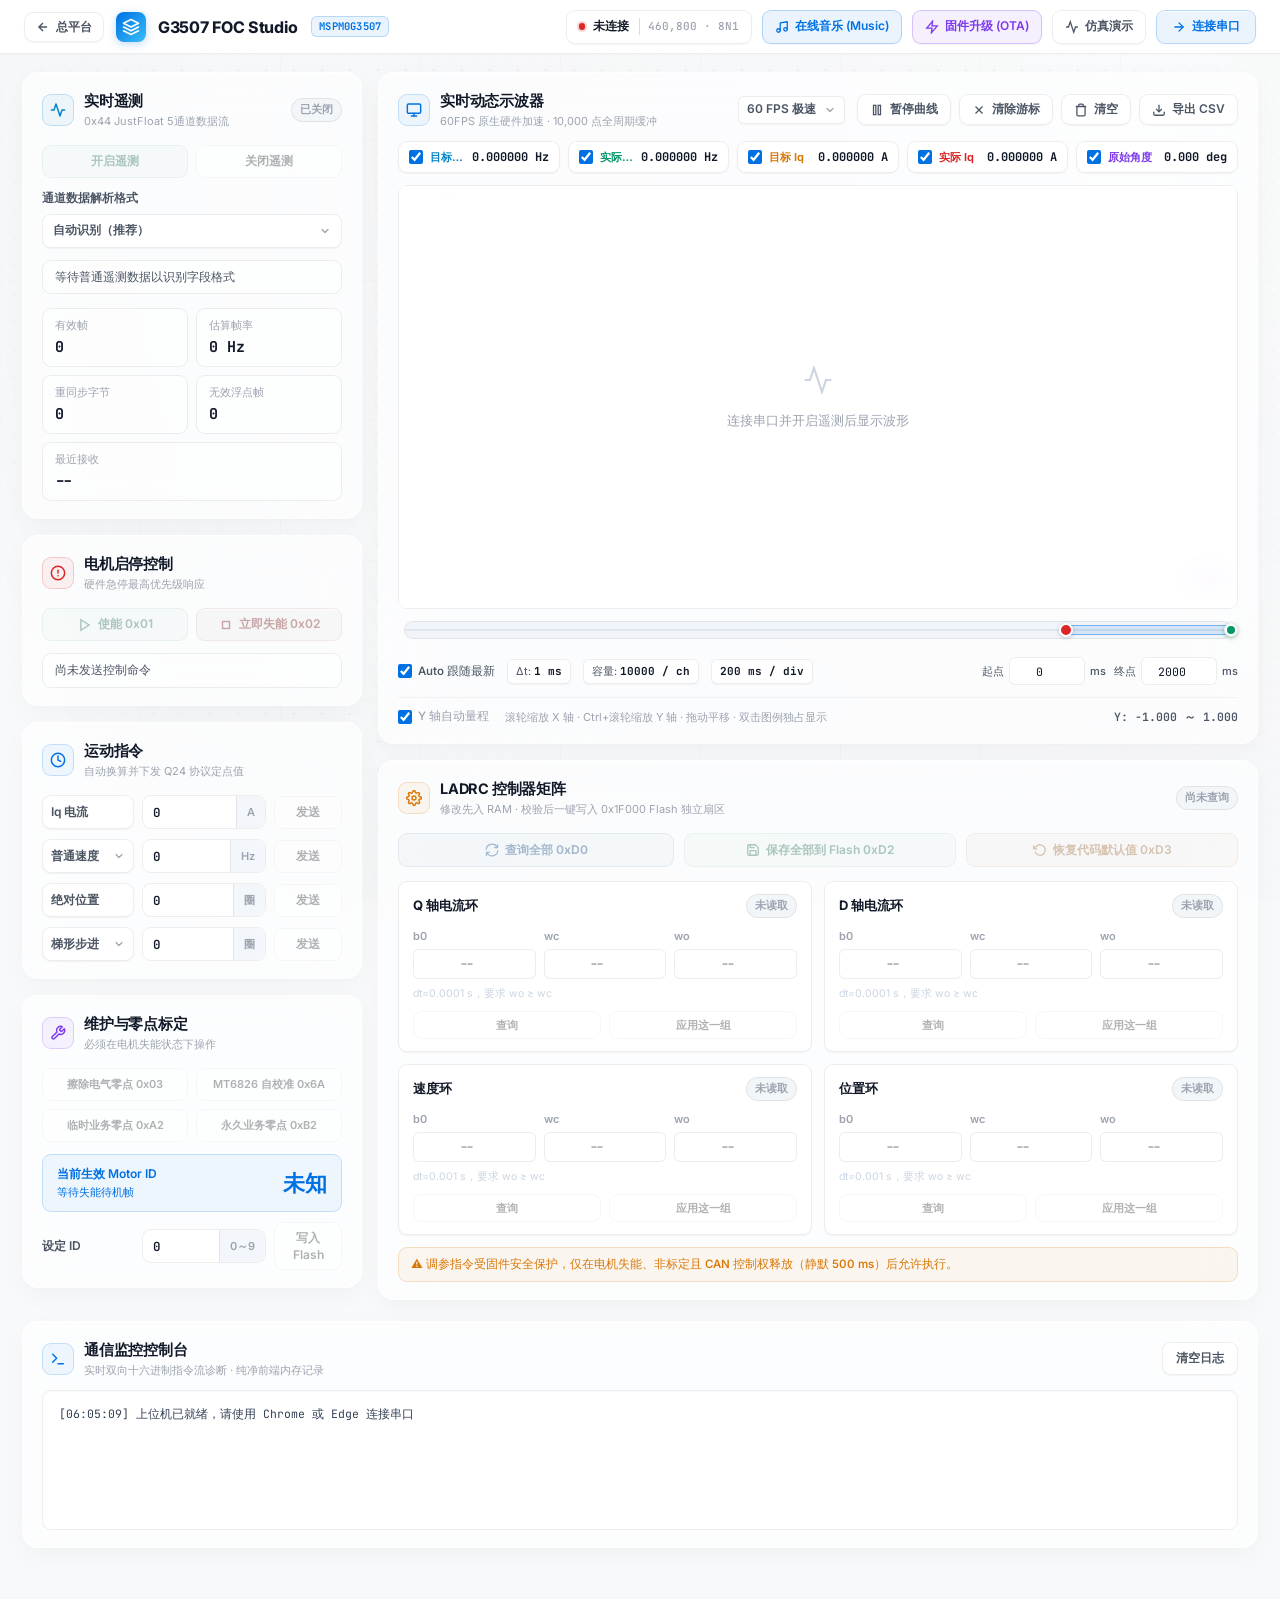
==== commit b57c893e: "Add files via upload" ====
--- a/foc_studio/index.html
+++ b/foc_studio/index.html
@@ -39,6 +39,14 @@
                 <span id="connectionText" class="connection-text">未连接</span>
                 <span class="baud-label">460,800 · 8N1</span>
             </div>
+            <button id="btnOpenMusicModal" class="btn-music-trigger" title="打开在线电机音乐播放器">
+                <svg width="14" height="14" viewBox="0 0 24 24" fill="none" stroke="currentColor" stroke-width="2.2" stroke-linecap="round" stroke-linejoin="round">
+                    <path d="M9 18V5l12-2v13"></path>
+                    <circle cx="6" cy="18" r="3"></circle>
+                    <circle cx="18" cy="16" r="3"></circle>
+                </svg>
+                <span>在线音乐 (Music)</span>
+            </button>
             <button id="btnOpenOtaModal" class="btn-ota-trigger" title="打开固件 OTA 升级面板">
                 <svg width="14" height="14" viewBox="0 0 24 24" fill="none" stroke="currentColor" stroke-width="2.2">
                     <polygon points="13 2 3 14 12 14 11 22 21 10 12 10 13 2"></polygon>
@@ -501,13 +509,93 @@
         </div>
     </div>
 
-    <script src="firmware/firmware_info.js?v=25"></script>
-    <script src="firmware/firmware_data.js?v=25"></script>
-    <script src="serial.js?v=27"></script>
+    <!-- ========================================== -->
+    <!-- 在线电机音乐工作站弹窗 (Music Modal) -->
+    <!-- ========================================== -->
+    <div id="musicModal" class="modal-overlay" style="display: none;">
+        <div class="modal-card music-card">
+            <div class="modal-header">
+                <div class="modal-title-group">
+                    <div class="modal-icon-badge music-badge">
+                        <svg width="20" height="20" viewBox="0 0 24 24" fill="none" stroke="currentColor" stroke-width="2.2" stroke-linecap="round" stroke-linejoin="round">
+                            <path d="M9 18V5l12-2v13"></path>
+                            <circle cx="6" cy="18" r="3"></circle>
+                            <circle cx="18" cy="16" r="3"></circle>
+                        </svg>
+                    </div>
+                    <div>
+                        <h3 class="modal-title">在线电机音乐工作站</h3>
+                        <p class="modal-subtitle">MP4视频 / MP3 / WAV / MIDI / 简谱 实时推流合成</p>
+                    </div>
+                </div>
+                <button id="btnCloseMusicModal" class="btn-close-modal" title="关闭">&times;</button>
+            </div>
+
+            <div class="modal-body music-body">
+                <!-- 拖拽导入区 -->
+                <div id="musicDropzone" class="music-dropzone">
+                    <input type="file" id="musicFileInput" accept=".mp4,.webm,.mp3,.wav,.ogg,.aac,.mid,.midi,.rtttl,.txt" style="display: none;">
+                    <div class="music-drop-icon">🎵</div>
+                    <div class="music-drop-text">点击选择或拖入音视频/MIDI/乐谱文件</div>
+                    <div class="music-drop-hints">支持 MP4, WebM, MP3, WAV, MIDI (.mid), 诺基亚铃声 (.rtttl), 简谱 (.txt)</div>
+                </div>
+
+                <!-- 视频同步播放视窗 (仅 MP4/WebM 时显示) -->
+                <div id="musicVideoWrapper" class="music-video-wrapper" style="display: none;">
+                    <video id="musicVideoPreview" class="music-video-player" playsinline muted></video>
+                </div>
+
+                <!-- 乐曲元信息卡片 -->
+                <div id="musicFileInfoCard" class="music-info-card" style="display: none;">
+                    <div class="music-info-icon">🎼</div>
+                    <div class="music-info-details">
+                        <div id="musicFileName" class="music-file-name">--</div>
+                        <div id="musicFileMeta" class="music-file-meta">--</div>
+                    </div>
+                    <div id="musicStatusPill" class="status-pill pill-idle">就绪</div>
+                </div>
+
+                <!-- 钢琴卷帘音符可视化 -->
+                <div class="music-canvas-wrap">
+                    <canvas id="musicPianoRoll" class="music-piano-roll"></canvas>
+                </div>
+
+                <!-- 推流进度与下位机状态 -->
+                <div class="music-progress-section">
+                    <div class="progress-bar-wrap">
+                        <div id="musicProgressBar" class="progress-bar-fill" style="width: 0%;"></div>
+                    </div>
+                    <div class="music-progress-meta">
+                        <span id="musicProgressText">等待推流...</span>
+                    </div>
+                </div>
+
+                <!-- 音量控制滑块 -->
+                <div class="music-control-panel">
+                    <div class="vol-control-group">
+                        <label for="musicVolSlider" class="vol-label">发声音量 (D轴电压):</label>
+                        <input type="range" id="musicVolSlider" min="100" max="1500" step="50" value="800" class="music-slider">
+                        <span id="musicVolValue" class="vol-value-badge">0.80 V</span>
+                    </div>
+                    <div class="music-safety-hint">💡 严格限幅 ≤1.5V；急停与 FOC 故障具有最高优先权，电机失能时自动禁音。</div>
+                </div>
+            </div>
+
+            <div class="modal-footer">
+                <button id="btnMusicStop" class="btn-music-secondary" disabled>⏹ 停止播放</button>
+                <button id="btnMusicPlay" class="btn-music-primary" disabled>▶ 开始播放</button>
+            </div>
+        </div>
+    </div>
+
+    <script src="firmware/firmware_info.js?v=29"></script>
+    <script src="firmware/firmware_data.js?v=29"></script>
+    <script src="serial.js?v=20260901_v5"></script>
+    <script src="audio_studio.js?v=20260901_v6"></script>
     <script src="ota_engine.js?v=24"></script>
     <script src="plot.js?v=24"></script>
     <script src="custom_select.js?v=20260831_glass_select_v1"></script>
-    <script src="app.js?v=20260831_glass_select_v1"></script>
+    <script src="app.js?v=20260901_v4"></script>
     <script src="../aurora.js?v=20260829_sub_physics_v1"></script>
 </body>
 </html>
--- a/foc_studio/style.css
+++ b/foc_studio/style.css
@@ -313,6 +313,29 @@
     padding: 0 15px;
 }
 
+.btn-music-trigger {
+    height: 34px;
+    padding: 0 12px;
+    display: inline-flex;
+    align-items: center;
+    gap: 6px;
+    background: rgba(0, 113, 227, 0.08);
+    color: #0071E3;
+    border: 1px solid rgba(0, 113, 227, 0.25);
+    border-radius: var(--radius-md);
+    font-size: 12px;
+    font-weight: 600;
+    cursor: pointer;
+    transition: all 0.2s ease;
+    box-shadow: var(--shadow-sm);
+}
+
+.btn-music-trigger:hover {
+    background: rgba(0, 113, 227, 0.15);
+    border-color: rgba(0, 113, 227, 0.45);
+    transform: translateY(-1px);
+}
+
 .btn-ota-trigger {
     height: 34px;
     padding: 0 12px;
@@ -2025,3 +2048,243 @@
     box-shadow: none;
     transform: none;
 }
+
+/* ==========================================================================
+   在线电机音乐工作站模态面板 (Apple Precision Frosted Glass)
+   ========================================================================== */
+.modal-card.music-card {
+    width: 100%;
+    max-width: 640px;
+    background: rgba(255, 255, 255, 0.98);
+    backdrop-filter: blur(28px);
+    -webkit-backdrop-filter: blur(28px);
+    border: 1px solid var(--border-color);
+    border-radius: var(--radius-xl);
+    box-shadow: 0 24px 64px rgba(15, 23, 42, 0.12), inset 0 1px 0 #FFFFFF;
+    overflow: hidden;
+    display: flex;
+    flex-direction: column;
+}
+
+.modal-icon-badge.music-badge {
+    background: rgba(0, 113, 227, 0.08);
+    color: #0071E3;
+    border: 1px solid rgba(0, 113, 227, 0.25);
+}
+
+.music-body {
+    padding: 18px 24px;
+    display: flex;
+    flex-direction: column;
+    gap: 14px;
+    max-height: 80vh;
+    overflow-y: auto;
+}
+
+.music-dropzone {
+    border: 1.5px dashed rgba(0, 113, 227, 0.35);
+    background: rgba(248, 250, 252, 0.7);
+    border-radius: var(--radius-lg);
+    padding: 24px 16px;
+    text-align: center;
+    cursor: pointer;
+    transition: all 0.2s ease;
+}
+
+.music-dropzone:hover, .music-dropzone.drag-hover {
+    border-color: #0071E3;
+    background: rgba(0, 113, 227, 0.04);
+    transform: scale(0.995);
+}
+
+.music-drop-icon {
+    font-size: 28px;
+    margin-bottom: 6px;
+}
+
+.music-drop-text {
+    font-size: 13px;
+    font-weight: 650;
+    color: var(--text-primary);
+}
+
+.music-drop-hints {
+    font-size: 11px;
+    color: var(--text-muted);
+    margin-top: 4px;
+}
+
+.music-video-wrapper {
+    width: 100%;
+    border-radius: var(--radius-md);
+    overflow: hidden;
+    background: #000000;
+    border: 1px solid var(--border-color);
+}
+
+.music-video-player {
+    width: 100%;
+    max-height: 180px;
+    display: block;
+    object-fit: contain;
+}
+
+.music-info-card {
+    display: flex;
+    align-items: center;
+    justify-content: space-between;
+    padding: 10px 14px;
+    background: rgba(241, 245, 249, 0.85);
+    border: 1px solid var(--border-color);
+    border-radius: var(--radius-md);
+}
+
+.music-info-icon {
+    font-size: 20px;
+    margin-right: 10px;
+}
+
+.music-info-details {
+    flex: 1;
+    min-width: 0;
+}
+
+.music-file-name {
+    font-size: 13px;
+    font-weight: 700;
+    color: var(--text-primary);
+    white-space: nowrap;
+    overflow: hidden;
+    text-overflow: ellipsis;
+}
+
+.music-file-meta {
+    font-size: 11px;
+    color: var(--text-muted);
+    font-family: var(--font-mono);
+    margin-top: 2px;
+}
+
+.music-canvas-wrap {
+    width: 100%;
+    border-radius: var(--radius-md);
+    border: 1px solid var(--border-color);
+    overflow: hidden;
+    background: #F5F5F7;
+}
+
+.music-piano-roll {
+    width: 100%;
+    height: 140px;
+    display: block;
+}
+
+.music-progress-section {
+    display: flex;
+    flex-direction: column;
+    gap: 4px;
+}
+
+.music-progress-meta {
+    display: flex;
+    justify-content: space-between;
+    font-size: 11.5px;
+    color: var(--text-secondary);
+    font-family: var(--font-mono);
+}
+
+.music-control-panel {
+    display: flex;
+    flex-direction: column;
+    gap: 8px;
+    padding: 12px 14px;
+    background: rgba(248, 250, 252, 0.9);
+    border: 1px solid var(--border-color);
+    border-radius: var(--radius-md);
+}
+
+.vol-control-group {
+    display: flex;
+    align-items: center;
+    gap: 12px;
+}
+
+.vol-label {
+    font-size: 12px;
+    font-weight: 650;
+    color: var(--text-primary);
+    white-space: nowrap;
+}
+
+.music-slider {
+    flex: 1;
+    accent-color: #0071E3;
+    cursor: pointer;
+}
+
+.vol-value-badge {
+    font-size: 12px;
+    font-weight: 700;
+    font-family: var(--font-mono);
+    color: #0071E3;
+    background: rgba(0, 113, 227, 0.08);
+    padding: 2px 8px;
+    border-radius: 6px;
+    border: 1px solid rgba(0, 113, 227, 0.2);
+}
+
+.music-safety-hint {
+    font-size: 11px;
+    color: var(--text-muted);
+}
+
+.btn-music-secondary {
+    padding: 8px 16px;
+    border-radius: 8px;
+    background: #FFFFFF;
+    border: 1px solid var(--border-color);
+    color: var(--text-secondary);
+    font-size: 12px;
+    font-weight: 600;
+    cursor: pointer;
+    transition: all 0.15s ease;
+}
+
+.btn-music-secondary:hover:not(:disabled) {
+    border-color: rgba(0, 0, 0, 0.15);
+    color: var(--text-primary);
+}
+
+.btn-music-secondary:disabled {
+    cursor: not-allowed;
+    opacity: 0.5;
+}
+
+.btn-music-primary {
+    padding: 8px 20px;
+    border-radius: 8px;
+    background: linear-gradient(180deg, #0077ED 0%, #0066D6 100%);
+    border: 1px solid rgba(0, 113, 227, 0.8);
+    color: #FFFFFF;
+    font-size: 12px;
+    font-weight: 750;
+    cursor: pointer;
+    box-shadow: 0 1px 2px rgba(0, 113, 227, 0.2), inset 0 1px 0 rgba(255, 255, 255, 0.25);
+    transition: all 0.15s ease;
+}
+
+.btn-music-primary:hover:not(:disabled) {
+    background: linear-gradient(180deg, #006EDC 0%, #005BB5 100%);
+    box-shadow: 0 3px 10px rgba(0, 113, 227, 0.3), inset 0 1px 0 rgba(255, 255, 255, 0.25);
+    transform: translateY(-1px);
+}
+
+.btn-music-primary:disabled {
+    cursor: not-allowed;
+    opacity: 0.5;
+    background: #94A3B8;
+    border-color: #94A3B8;
+    box-shadow: none;
+    transform: none;
+}
+
